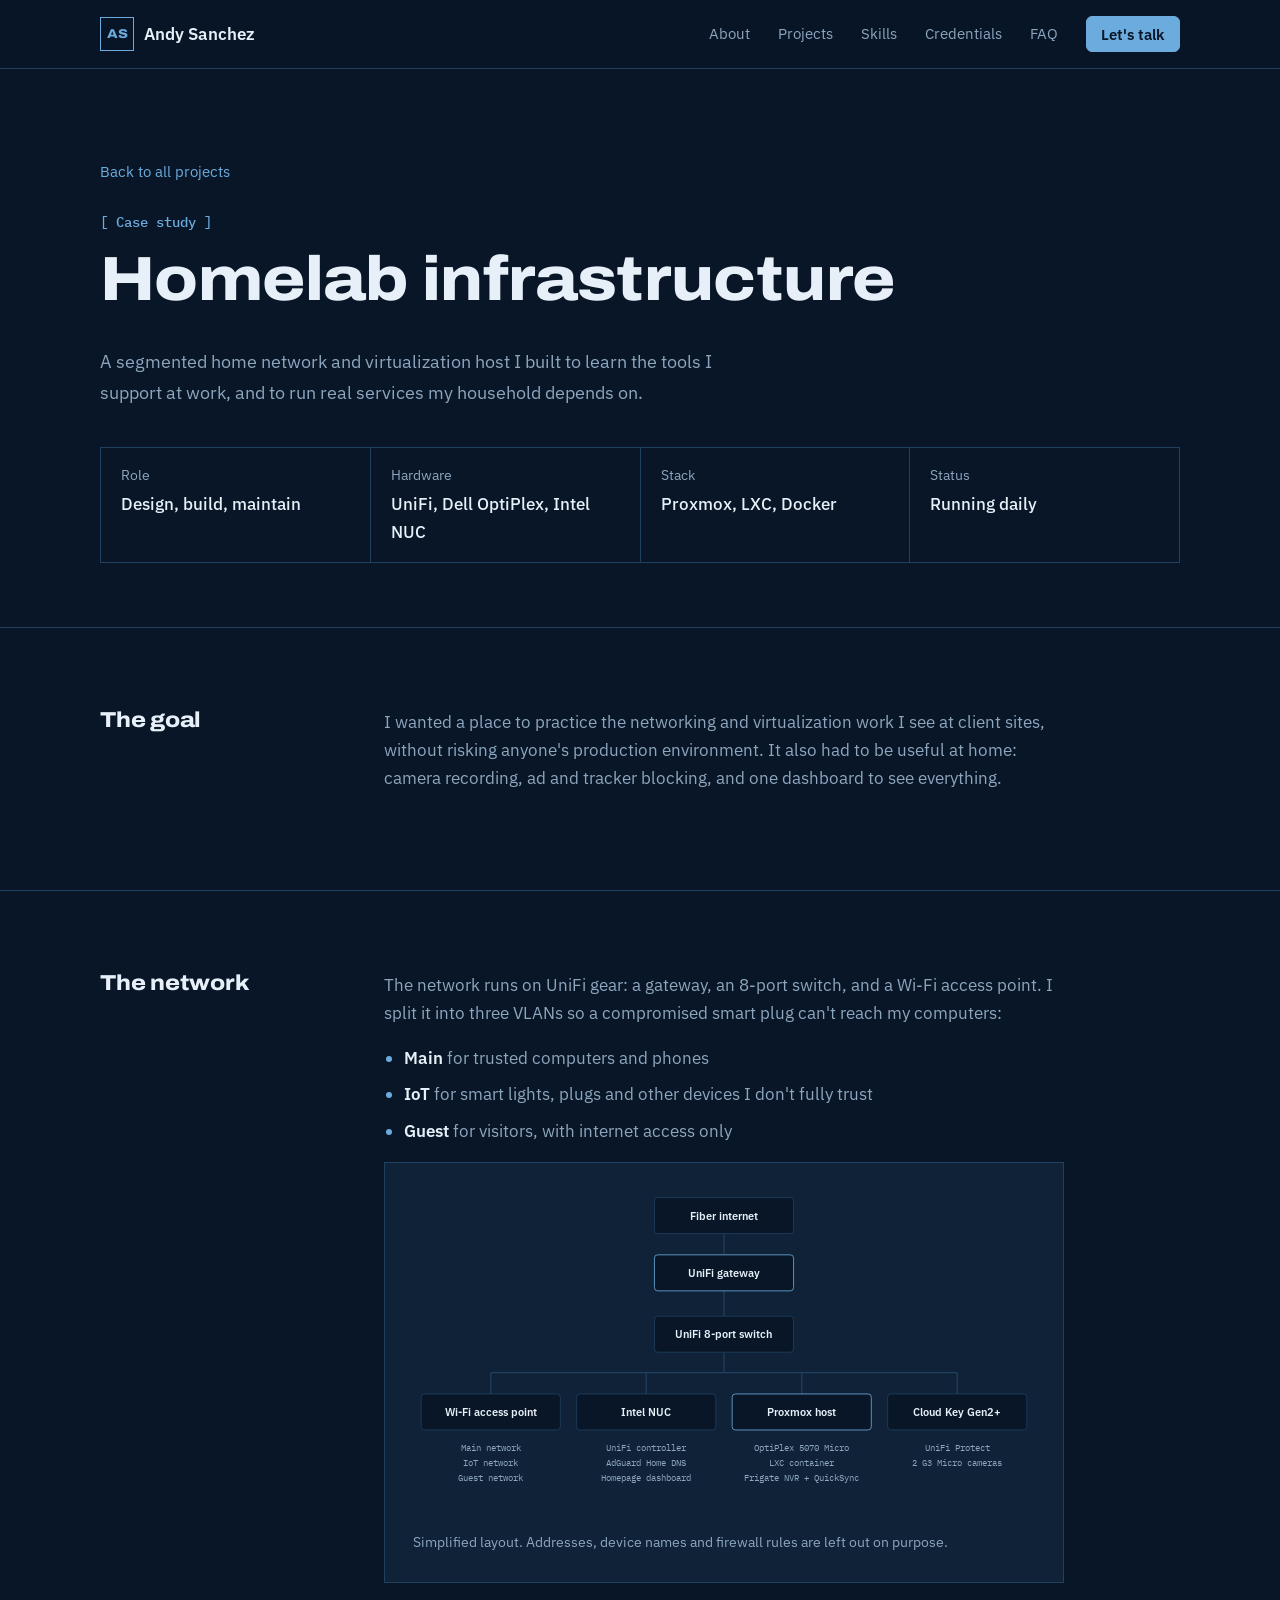
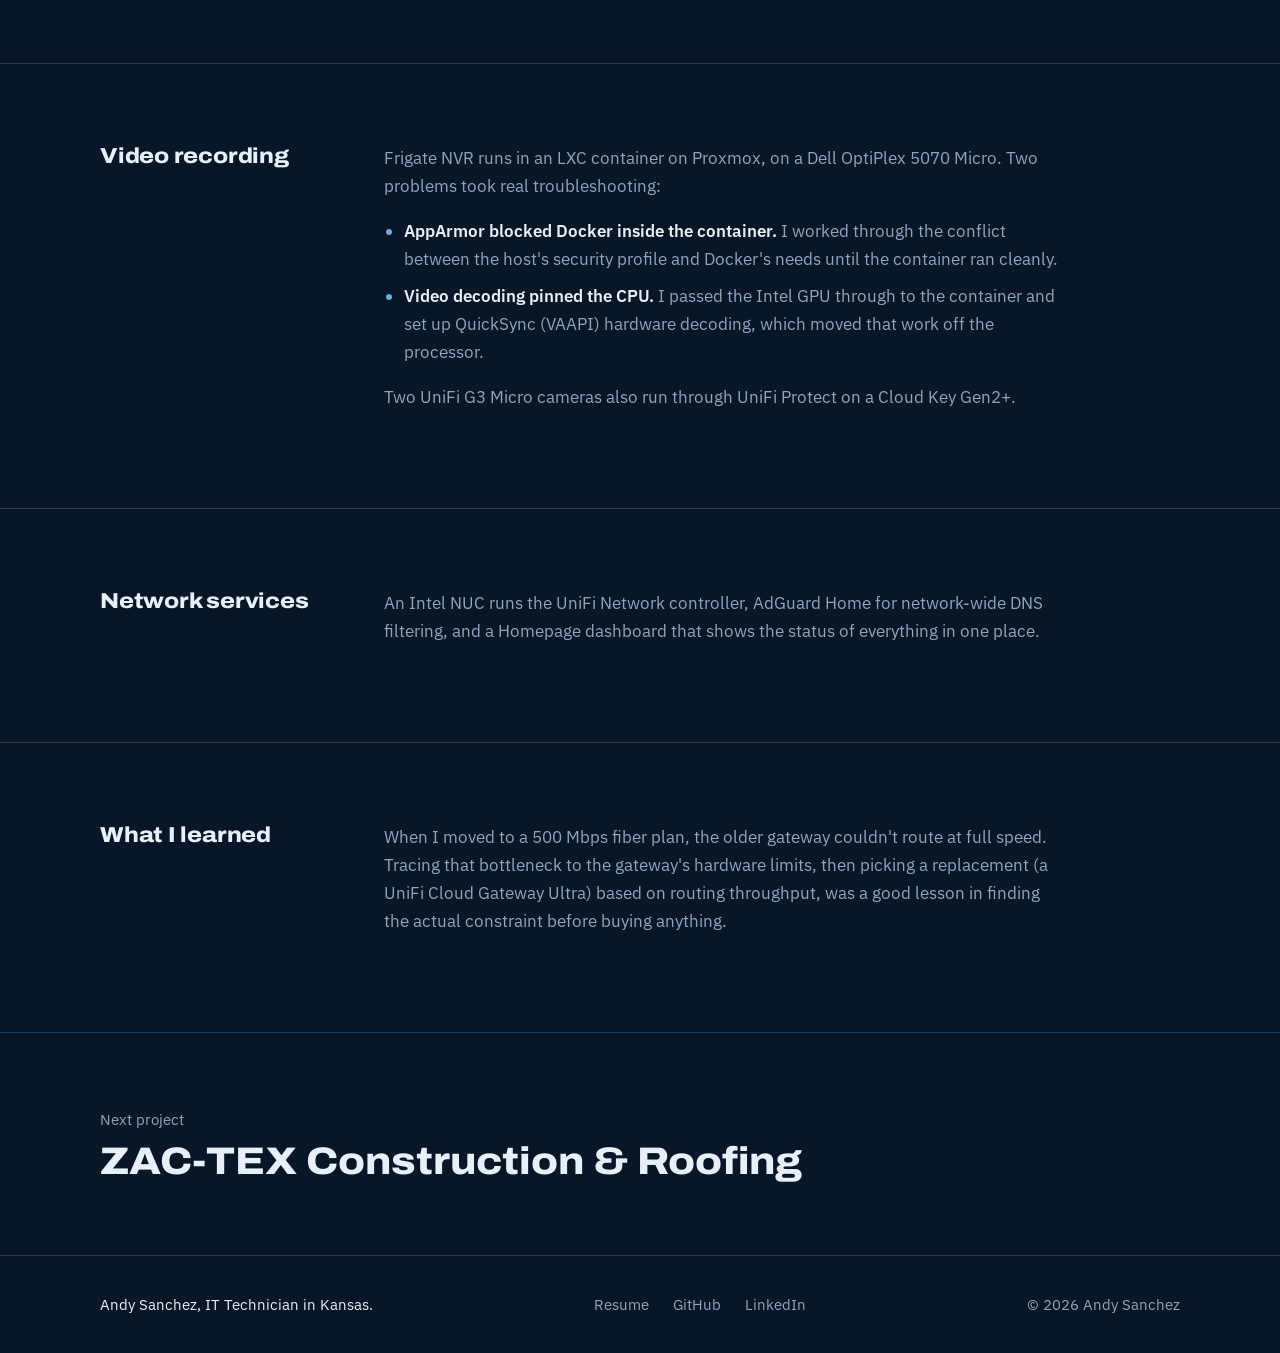
==== projects/homelab.html @ db907c83 "Initial portfolio site" ====
<!doctype html>
<html lang="en">
<head>
  <meta charset="utf-8">
  <meta name="viewport" content="width=device-width, initial-scale=1">
  <title>Homelab infrastructure | Andy Sanchez</title>
  <meta name="description" content="A segmented home network and Proxmox virtualization host running Frigate NVR, DNS filtering and a service dashboard.">
  <meta property="og:title" content="Homelab infrastructure | Andy Sanchez">
  <meta property="og:description" content="A segmented home network and Proxmox virtualization host running Frigate NVR, DNS filtering and a service dashboard.">
  <meta property="og:type" content="article">
  <meta property="og:url" content="https://jasanchez.net/projects/homelab.html">
  <link rel="canonical" href="https://jasanchez.net/projects/homelab.html">
  <link rel="preconnect" href="https://fonts.googleapis.com">
  <link rel="preconnect" href="https://fonts.gstatic.com" crossorigin>
  <link href="https://fonts.googleapis.com/css2?family=Archivo:wdth,wght@112,600;112,800&family=IBM+Plex+Sans:wght@400;500;600&family=IBM+Plex+Mono:wght@400;500&display=swap" rel="stylesheet">
  <link rel="stylesheet" href="../styles.css">
</head>
<body>
  <a class="skip" href="#main">Skip to content</a>

  <header class="nav">
    <div class="wrap nav-inner">
      <a class="brand" href="../index.html" aria-label="Andy Sanchez, home">
        <span class="brand-mark" aria-hidden="true">AS</span>
        <span>Andy Sanchez</span>
      </a>
      <button class="nav-toggle" aria-expanded="false" aria-controls="nav-links">Menu</button>
      <nav id="nav-links" class="nav-links" aria-label="Main">
        <a href="../index.html#about">About</a>
        <a href="../index.html#projects">Projects</a>
        <a href="../index.html#skills">Skills</a>
        <a href="../index.html#credentials">Credentials</a>
        <a href="../index.html#faq">FAQ</a>
        <a class="btn btn-small" href="../index.html#contact">Let's talk</a>
      </nav>
    </div>
  </header>

  <main id="main">
    <section class="case-hero">
      <div class="wrap">
        <a class="back" href="../index.html#projects">Back to all projects</a>
        <p class="tag">[ Case study ]</p>
        <h1>Homelab infrastructure</h1>
        <p class="lede">A segmented home network and virtualization host I built to learn the tools I support at work, and to run real services my household depends on.</p>
        <dl class="facts">
          <div><dt>Role</dt><dd>Design, build, maintain</dd></div>
          <div><dt>Hardware</dt><dd>UniFi, Dell OptiPlex, Intel NUC</dd></div>
          <div><dt>Stack</dt><dd>Proxmox, LXC, Docker</dd></div>
          <div><dt>Status</dt><dd>Running daily</dd></div>
        </dl>
      </div>
    </section>

    <section class="case">
      <div class="wrap case-body">
        <h2>The goal</h2>
        <div class="content">
          <p>I wanted a place to practice the networking and virtualization work I see at client sites, without risking anyone's production environment. It also had to be useful at home: camera recording, ad and tracker blocking, and one dashboard to see everything.</p>
        </div>
      </div>
    </section>

    <section class="case">
      <div class="wrap case-body">
        <h2>The network</h2>
        <div class="content">
          <p>The network runs on UniFi gear: a gateway, an 8-port switch, and a Wi-Fi access point. I split it into three VLANs so a compromised smart plug can't reach my computers:</p>
          <ul>
            <li><strong>Main</strong> for trusted computers and phones</li>
            <li><strong>IoT</strong> for smart lights, plugs and other devices I don't fully trust</li>
            <li><strong>Guest</strong> for visitors, with internet access only</li>
          </ul>
          <figure class="diagram">
            <svg viewBox="0 0 760 400" role="img" aria-labelledby="dtitle"><title id="dtitle">Homelab network: fiber internet to a UniFi gateway and switch, which connects an access point with three networks, a NUC running network services, a Proxmox host running Frigate, and a Cloud Key running UniFi Protect with two cameras.</title><line x1="380" y1="52" x2="380" y2="78" stroke="var(--line)" stroke-width="1.5"/><line x1="380" y1="122" x2="380" y2="153" stroke="var(--line)" stroke-width="1.5"/><line x1="380" y1="197" x2="380" y2="222" stroke="var(--line)" stroke-width="1.5"/><line x1="95" y1="222" x2="665" y2="222" stroke="var(--line)" stroke-width="1.5"/><line x1="95" y1="222" x2="95" y2="248" stroke="var(--line)" stroke-width="1.5"/><line x1="285" y1="222" x2="285" y2="248" stroke="var(--line)" stroke-width="1.5"/><line x1="475" y1="222" x2="475" y2="248" stroke="var(--line)" stroke-width="1.5"/><line x1="665" y1="222" x2="665" y2="248" stroke="var(--line)" stroke-width="1.5"/><rect x="295" y="8" width="170" height="44" rx="4" fill="var(--ink)" stroke="var(--line)"/><text x="380" y="35" text-anchor="middle" fill="var(--text)" font-family="IBM Plex Sans, sans-serif" font-size="14" font-weight="600">Fiber internet</text><rect x="295" y="78" width="170" height="44" rx="4" fill="var(--ink)" stroke="var(--sky)"/><text x="380" y="105" text-anchor="middle" fill="var(--text)" font-family="IBM Plex Sans, sans-serif" font-size="14" font-weight="600">UniFi gateway</text><rect x="295" y="153" width="170" height="44" rx="4" fill="var(--ink)" stroke="var(--line)"/><text x="380" y="180" text-anchor="middle" fill="var(--text)" font-family="IBM Plex Sans, sans-serif" font-size="14" font-weight="600">UniFi 8-port switch</text><rect x="10" y="248" width="170" height="44" rx="4" fill="var(--ink)" stroke="var(--line)"/><text x="95" y="275" text-anchor="middle" fill="var(--text)" font-family="IBM Plex Sans, sans-serif" font-size="14" font-weight="600">Wi-Fi access point</text><text x="95" y="318" text-anchor="middle" fill="var(--muted)" font-family="IBM Plex Mono, monospace" font-size="11.5">Main network</text><text x="95" y="336" text-anchor="middle" fill="var(--muted)" font-family="IBM Plex Mono, monospace" font-size="11.5">IoT network</text><text x="95" y="354" text-anchor="middle" fill="var(--muted)" font-family="IBM Plex Mono, monospace" font-size="11.5">Guest network</text><rect x="200" y="248" width="170" height="44" rx="4" fill="var(--ink)" stroke="var(--line)"/><text x="285" y="275" text-anchor="middle" fill="var(--text)" font-family="IBM Plex Sans, sans-serif" font-size="14" font-weight="600">Intel NUC</text><text x="285" y="318" text-anchor="middle" fill="var(--muted)" font-family="IBM Plex Mono, monospace" font-size="11.5">UniFi controller</text><text x="285" y="336" text-anchor="middle" fill="var(--muted)" font-family="IBM Plex Mono, monospace" font-size="11.5">AdGuard Home DNS</text><text x="285" y="354" text-anchor="middle" fill="var(--muted)" font-family="IBM Plex Mono, monospace" font-size="11.5">Homepage dashboard</text><rect x="390" y="248" width="170" height="44" rx="4" fill="var(--ink)" stroke="var(--sky)"/><text x="475" y="275" text-anchor="middle" fill="var(--text)" font-family="IBM Plex Sans, sans-serif" font-size="14" font-weight="600">Proxmox host</text><text x="475" y="318" text-anchor="middle" fill="var(--muted)" font-family="IBM Plex Mono, monospace" font-size="11.5">OptiPlex 5070 Micro</text><text x="475" y="336" text-anchor="middle" fill="var(--muted)" font-family="IBM Plex Mono, monospace" font-size="11.5">LXC container</text><text x="475" y="354" text-anchor="middle" fill="var(--muted)" font-family="IBM Plex Mono, monospace" font-size="11.5">Frigate NVR + QuickSync</text><rect x="580" y="248" width="170" height="44" rx="4" fill="var(--ink)" stroke="var(--line)"/><text x="665" y="275" text-anchor="middle" fill="var(--text)" font-family="IBM Plex Sans, sans-serif" font-size="14" font-weight="600">Cloud Key Gen2+</text><text x="665" y="318" text-anchor="middle" fill="var(--muted)" font-family="IBM Plex Mono, monospace" font-size="11.5">UniFi Protect</text><text x="665" y="336" text-anchor="middle" fill="var(--muted)" font-family="IBM Plex Mono, monospace" font-size="11.5">2 G3 Micro cameras</text></svg>
            <figcaption>Simplified layout. Addresses, device names and firewall rules are left out on purpose.</figcaption>
          </figure>
        </div>
      </div>
    </section>

    <section class="case">
      <div class="wrap case-body">
        <h2>Video recording</h2>
        <div class="content">
          <p>Frigate NVR runs in an LXC container on Proxmox, on a Dell OptiPlex 5070 Micro. Two problems took real troubleshooting:</p>
          <ul>
            <li><strong>AppArmor blocked Docker inside the container.</strong> I worked through the conflict between the host's security profile and Docker's needs until the container ran cleanly.</li>
            <li><strong>Video decoding pinned the CPU.</strong> I passed the Intel GPU through to the container and set up QuickSync (VAAPI) hardware decoding, which moved that work off the processor.</li>
          </ul>
          <p>Two UniFi G3 Micro cameras also run through UniFi Protect on a Cloud Key Gen2+.</p>
        </div>
      </div>
    </section>

    <section class="case">
      <div class="wrap case-body">
        <h2>Network services</h2>
        <div class="content">
          <p>An Intel NUC runs the UniFi Network controller, AdGuard Home for network-wide DNS filtering, and a Homepage dashboard that shows the status of everything in one place.</p>
        </div>
      </div>
    </section>

    <section class="case">
      <div class="wrap case-body">
        <h2>What I learned</h2>
        <div class="content">
          <p>When I moved to a 500 Mbps fiber plan, the older gateway couldn't route at full speed. Tracing that bottleneck to the gateway's hardware limits, then picking a replacement (a UniFi Cloud Gateway Ultra) based on routing throughput, was a good lesson in finding the actual constraint before buying anything.</p>
          <!-- TODO (Andy): replace or add to this section in your own words. Recruiters can tell. -->
        </div>
      </div>
    </section>

    <section class="next-project">
      <div class="wrap">
        <a href="zactex.html"><span>Next project</span><strong>ZAC-TEX Construction & Roofing</strong></a>
      </div>
    </section>
  </main>

  <footer class="footer">
    <div class="wrap footer-inner">
      <p>Andy Sanchez, IT Technician in Kansas.</p>
      <nav aria-label="Footer">
        <a href="../resume.pdf">Resume</a>
        <a href="https://github.com/Jose-A-Sanchez">GitHub</a>
        <a href="https://www.linkedin.com/in/YOUR-HANDLE">LinkedIn</a>
      </nav>
      <p class="muted">&copy; <span id="year">2026</span> Andy Sanchez</p>
    </div>
  </footer>

  <script src="../script.js"></script>
</body>
</html>
---- styles.css ----
/* ---------- Tokens ---------- */
:root {
  --ink: #081627;        /* page background, deep navy */
  --surface: #0F2238;    /* panels and cards */
  --line: #20405F;       /* borders */
  --text: #E7F0F8;
  --muted: #8DA6BE;
  --sky: #6CABDD;        /* City sky blue accent */
  --sky-soft: rgba(108, 171, 221, 0.12);
  --up: #7FD6A4;

  --display: "Archivo", system-ui, sans-serif;
  --body: "IBM Plex Sans", system-ui, sans-serif;
  --mono: "IBM Plex Mono", ui-monospace, monospace;

  --wrap: 1160px;
  --gutter: clamp(16px, 4vw, 40px);
  --radius: 6px;
}

*, *::before, *::after { box-sizing: border-box; }
html { scroll-behavior: smooth; scroll-padding-top: 80px; }
body {
  margin: 0;
  background: var(--ink);
  color: var(--text);
  font: 400 1.0625rem/1.65 var(--body);
  -webkit-font-smoothing: antialiased;
}
img { max-width: 100%; display: block; }
a { color: var(--sky); text-underline-offset: 3px; }
a:hover { color: var(--text); }
:focus-visible { outline: 2px solid var(--sky); outline-offset: 3px; border-radius: 2px; }

h1, h2, h3 {
  font-family: var(--display);
  font-stretch: 112%;
  line-height: 1.12;
  margin: 0 0 0.5em;
  letter-spacing: -0.01em;
}
h1 { font-size: clamp(2.25rem, 5.2vw, 3.9rem); font-weight: 800; }
h2 { font-size: clamp(1.75rem, 3.4vw, 2.6rem); font-weight: 800; }
h3 { font-size: 1.2rem; font-weight: 600; }
p { margin: 0 0 1em; }

.wrap { max-width: var(--wrap); margin: 0 auto; padding: 0 var(--gutter); }
.mono { font-family: var(--mono); font-size: 0.82rem; }
.muted { color: var(--muted); }

.skip {
  position: absolute; left: -999px; top: 8px;
  background: var(--sky); color: var(--ink); padding: 8px 12px; z-index: 100;
}
.skip:focus { left: 8px; }

/* ---------- Buttons ---------- */
.btn {
  display: inline-block;
  background: var(--sky);
  color: var(--ink);
  font: 600 1rem var(--body);
  padding: 0.8em 1.4em;
  border: 1px solid var(--sky);
  border-radius: var(--radius);
  text-decoration: none;
  cursor: pointer;
  transition: background .15s, color .15s;
}
.btn:hover { background: transparent; color: var(--sky); }
.btn-ghost { background: transparent; color: var(--text); border-color: var(--line); }
.btn-ghost:hover { border-color: var(--sky); color: var(--sky); }
.btn-small { padding: 0.5em 1em; font-size: 0.92rem; }

/* ---------- Nav ---------- */
.nav {
  position: sticky; top: 0; z-index: 50;
  background: rgba(8, 22, 39, 0.88);
  backdrop-filter: blur(10px);
  border-bottom: 1px solid var(--line);
}
.nav-inner { display: flex; align-items: center; justify-content: space-between; height: 68px; }
.brand { display: flex; align-items: center; gap: 10px; color: var(--text); text-decoration: none; font-weight: 600; }
.brand-mark {
  display: grid; place-items: center;
  width: 34px; height: 34px;
  border: 1px solid var(--sky); color: var(--sky);
  font: 800 0.8rem var(--display); font-stretch: 112%;
}
.nav-links { display: flex; align-items: center; gap: 28px; }
.nav-links a:not(.btn) { color: var(--muted); text-decoration: none; font-size: 0.95rem; }
.nav-links a:not(.btn):hover { color: var(--text); }
.nav-toggle {
  display: none;
  background: none; border: 1px solid var(--line); color: var(--text);
  font: 500 0.9rem var(--body); padding: 6px 12px; border-radius: var(--radius);
}

/* ---------- Hero ---------- */
.hero {
  padding: clamp(56px, 9vw, 120px) 0 clamp(64px, 9vw, 112px);
  background-image:
    linear-gradient(var(--line) 1px, transparent 1px),
    linear-gradient(90deg, var(--line) 1px, transparent 1px);
  background-size: 48px 48px;
  background-position: center top;
  position: relative;
}
.hero::after { /* fade the grid out toward the bottom */
  content: ""; position: absolute; inset: 0;
  background: linear-gradient(to bottom, rgba(8,22,39,.55), var(--ink) 92%);
  pointer-events: none;
}
.hero-grid { position: relative; z-index: 1; display: grid; grid-template-columns: 1.25fr 1fr; gap: clamp(32px, 5vw, 72px); align-items: center; }
.hero-copy h1 { max-width: 16ch; }
.lede { font-size: 1.15rem; color: var(--muted); max-width: 52ch; }
.actions { display: flex; flex-wrap: wrap; gap: 12px; margin-top: 28px; }

.status {
  display: inline-flex; align-items: center; gap: 10px;
  border: 1px solid var(--line); background: var(--surface);
  padding: 6px 14px; border-radius: 999px;
  font-size: 0.9rem; color: var(--text); margin-bottom: 24px;
}
.dot { width: 8px; height: 8px; border-radius: 50%; background: var(--up); box-shadow: 0 0 0 4px rgba(127,214,164,.18); }

/* Homelab status panel: the one signature element */
.panel {
  position: relative;
  background: var(--surface);
  border: 1px solid var(--line);
  padding: 22px 24px 18px;
}
.corner { position: absolute; width: 9px; height: 9px; background: var(--sky); }
.corner.tl { top: -5px; left: -5px; } .corner.tr { top: -5px; right: -5px; }
.corner.bl { bottom: -5px; left: -5px; } .corner.br { bottom: -5px; right: -5px; }
.panel-head {
  display: flex; justify-content: space-between; align-items: baseline;
  font: 600 1rem var(--display); font-stretch: 112%;
  padding-bottom: 14px; border-bottom: 1px solid var(--line);
}
.services { list-style: none; margin: 0; padding: 0; }
.services li {
  display: grid; grid-template-columns: 1fr auto 44px; gap: 12px; align-items: center;
  padding: 11px 0; border-bottom: 1px dashed var(--line);
}
.svc { font-weight: 500; }
.up { font: 500 0.78rem var(--mono); color: var(--up); text-align: right; }
.up::before { content: ""; display: inline-block; width: 6px; height: 6px; border-radius: 50%; background: var(--up); margin-right: 6px; vertical-align: middle; }
.panel-foot { margin: 14px 0 0; }

/* Load sequence: services come online one by one */
@media (prefers-reduced-motion: no-preference) {
  .js .services li .up { opacity: 0; transition: opacity .3s; }
  .js .services li.online .up { opacity: 1; }
}

/* ---------- Sections ---------- */
.section { padding: clamp(64px, 9vw, 112px) 0; border-top: 1px solid var(--line); }
.tag { font: 500 0.9rem var(--mono); color: var(--sky); margin-bottom: 14px; }
.section-head { max-width: 640px; margin-bottom: 48px; }
.sub { color: var(--muted); }
.two-col { display: grid; grid-template-columns: 1fr 1.2fr; gap: clamp(32px, 6vw, 88px); align-items: start; }
.prose p { color: var(--muted); max-width: 60ch; }
.prose p:first-child { color: var(--text); font-size: 1.15rem; }
.social { list-style: none; padding: 0; margin: 24px 0 0; display: flex; gap: 24px; }

/* Projects */
.projects { display: grid; grid-template-columns: repeat(2, 1fr); gap: 28px; }
.project { border: 1px solid var(--line); background: var(--surface); display: flex; flex-direction: column; }
.thumb { aspect-ratio: 16 / 9; border-bottom: 1px solid var(--line); background: var(--ink); }
/* Placeholder art until real screenshots are added */
.thumb-lab   { background: repeating-linear-gradient(0deg, var(--ink) 0 22px, #0c1e33 22px 24px), var(--ink); }
.thumb-zactex{ background: linear-gradient(135deg, #12304d 0 50%, var(--ink) 50%); }
.thumb-truck { background: radial-gradient(circle at 30% 60%, var(--sky-soft) 0 22%, transparent 23%), var(--ink); }
.thumb-surge { background: linear-gradient(to top, var(--sky-soft), var(--ink) 70%); }
.project-body { padding: 24px; display: flex; flex-direction: column; flex: 1; }
.project-body p { color: var(--muted); }
.stack { list-style: none; padding: 0; margin: 4px 0 20px; display: flex; flex-wrap: wrap; gap: 8px; }
.stack li { font: 400 0.8rem var(--mono); color: var(--sky); border: 1px solid var(--line); padding: 3px 9px; border-radius: 3px; }
.more { margin-top: auto; font-weight: 600; }

/* Skills */
.skills { display: grid; grid-template-columns: repeat(3, 1fr); border-top: 1px solid var(--line); border-left: 1px solid var(--line); }
.skill { padding: 28px; border-right: 1px solid var(--line); border-bottom: 1px solid var(--line); }
.skill h3 { color: var(--text); }
.skill p { color: var(--muted); margin: 0; font-size: 0.98rem; }

/* Credentials */
.creds { display: grid; grid-template-columns: repeat(3, 1fr); gap: 28px; }
.cred { border-top: 2px solid var(--sky); padding-top: 20px; }
.cred dl { margin: 16px 0 0; }
.cred dl div { display: flex; justify-content: space-between; gap: 16px; padding: 8px 0; border-bottom: 1px solid var(--line); }
.cred dt { color: var(--muted); }
.cred dd { margin: 0; text-align: right; }
.pending { color: var(--sky); }

/* FAQ */
.faq details { border-bottom: 1px solid var(--line); }
.faq details:first-child { border-top: 1px solid var(--line); }
.faq summary {
  cursor: pointer; list-style: none;
  padding: 20px 36px 20px 0; position: relative;
  font-weight: 600; font-size: 1.05rem;
}
.faq summary::-webkit-details-marker { display: none; }
.faq summary::after {
  content: "+"; position: absolute; right: 4px; top: 50%; transform: translateY(-50%);
  color: var(--sky); font: 400 1.5rem var(--mono); transition: transform .2s;
}
.faq details[open] summary::after { transform: translateY(-50%) rotate(45deg); }
.faq details p { color: var(--muted); padding-bottom: 12px; max-width: 60ch; }

/* Contact */
.form { display: grid; gap: 18px; }
.form label { display: grid; gap: 6px; font-weight: 500; font-size: 0.95rem; }
.form input, .form textarea {
  font: inherit; color: var(--text);
  background: var(--surface); border: 1px solid var(--line);
  border-radius: var(--radius); padding: 12px 14px;
}
.form input:focus, .form textarea:focus { outline: none; border-color: var(--sky); box-shadow: 0 0 0 3px var(--sky-soft); }
.form .btn { justify-self: start; }
.form-status { margin: 0; color: var(--muted); min-height: 1.5em; }

/* Footer */
.footer { border-top: 1px solid var(--line); padding: 36px 0; font-size: 0.95rem; }
.footer-inner { display: flex; flex-wrap: wrap; justify-content: space-between; gap: 16px; align-items: center; }
.footer p { margin: 0; }
.footer nav { display: flex; gap: 24px; }
.footer nav a { color: var(--muted); text-decoration: none; }
.footer nav a:hover { color: var(--sky); }

/* ---------- Responsive ---------- */
@media (max-width: 900px) {
  .hero-grid, .two-col { grid-template-columns: 1fr; }
  .skills { grid-template-columns: repeat(2, 1fr); }
  .creds { grid-template-columns: 1fr; }
}
@media (max-width: 720px) {
  .nav-toggle { display: block; }
  .nav-links {
    display: none; position: absolute; top: 68px; left: 0; right: 0;
    flex-direction: column; align-items: stretch; gap: 0;
    background: var(--ink); border-bottom: 1px solid var(--line); padding: 8px var(--gutter) 20px;
  }
  .nav-links.open { display: flex; }
  .nav-links a:not(.btn) { padding: 12px 0; border-bottom: 1px solid var(--line); }
  .nav-links .btn { margin-top: 16px; text-align: center; }
  .projects, .skills { grid-template-columns: 1fr; }
  .services li { grid-template-columns: 1fr 44px; }
  .services li .mono { display: none; }
}
@media (prefers-reduced-motion: reduce) {
  html { scroll-behavior: auto; }
  * { transition: none !important; }
}

/* ---------- Case study pages ---------- */
.case-hero { padding: clamp(48px, 7vw, 88px) 0 clamp(40px, 5vw, 64px); }
.back { display: inline-block; margin-bottom: 28px; font-size: 0.95rem; text-decoration: none; }
.back:hover { text-decoration: underline; }
.case-hero h1 { max-width: 20ch; }
.case-hero .lede { max-width: 60ch; }
.facts {
  display: grid; grid-template-columns: repeat(4, 1fr); gap: 0;
  margin: 40px 0 0; border-top: 1px solid var(--line); border-left: 1px solid var(--line);
}
.facts div { padding: 16px 20px; border-right: 1px solid var(--line); border-bottom: 1px solid var(--line); }
.facts dt { color: var(--muted); font-size: 0.85rem; margin-bottom: 4px; }
.facts dd { margin: 0; font-weight: 500; }
.facts a { font-weight: 600; }

.case { padding: clamp(48px, 7vw, 80px) 0; border-top: 1px solid var(--line); }
.case-body { display: grid; grid-template-columns: 220px 1fr; gap: clamp(24px, 5vw, 64px); }
.case-body h2 { font-size: 1.35rem; }
.case-body .content { max-width: 68ch; }
.case-body .content p, .case-body .content li { color: var(--muted); }
.case-body .content strong { color: var(--text); font-weight: 600; }
.case-body .content ul { padding-left: 1.2em; margin: 0 0 1em; }
.case-body .content li { margin-bottom: 0.5em; }
.case-body .content li::marker { color: var(--sky); }

.diagram { margin: 8px 0 0; border: 1px solid var(--line); background: var(--surface); padding: clamp(16px, 3vw, 28px); }
.diagram svg { width: 100%; height: auto; display: block; }
.diagram figcaption { color: var(--muted); font-size: 0.9rem; margin-top: 12px; }

.next-project { padding: clamp(48px, 6vw, 72px) 0; border-top: 1px solid var(--line); }
.next-project a { display: block; text-decoration: none; color: var(--text); }
.next-project span { color: var(--muted); font-size: 0.95rem; }
.next-project strong { display: block; font: 800 clamp(1.6rem, 3.2vw, 2.4rem)/1.15 var(--display); font-stretch: 112%; margin-top: 6px; }
.next-project a:hover strong { color: var(--sky); }

@media (max-width: 900px) {
  .facts { grid-template-columns: repeat(2, 1fr); }
  .case-body { grid-template-columns: 1fr; gap: 12px; }
}
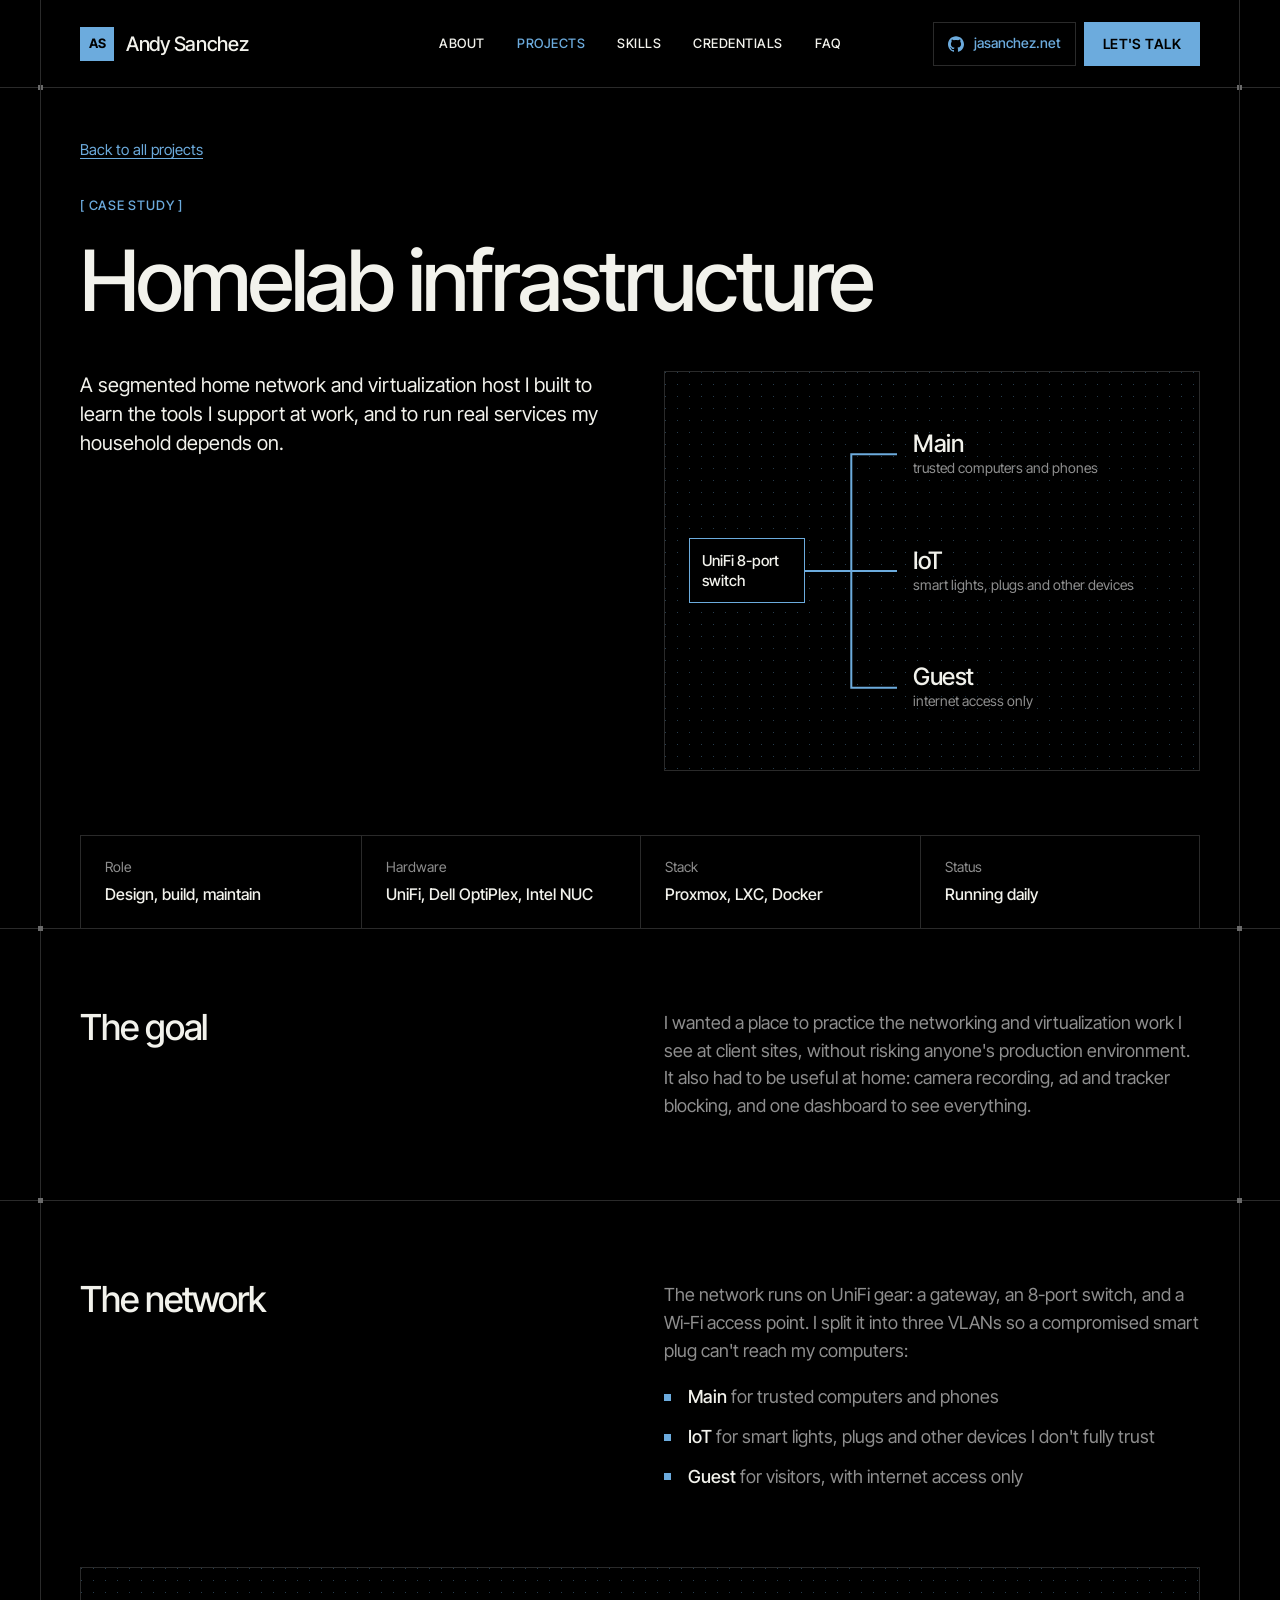
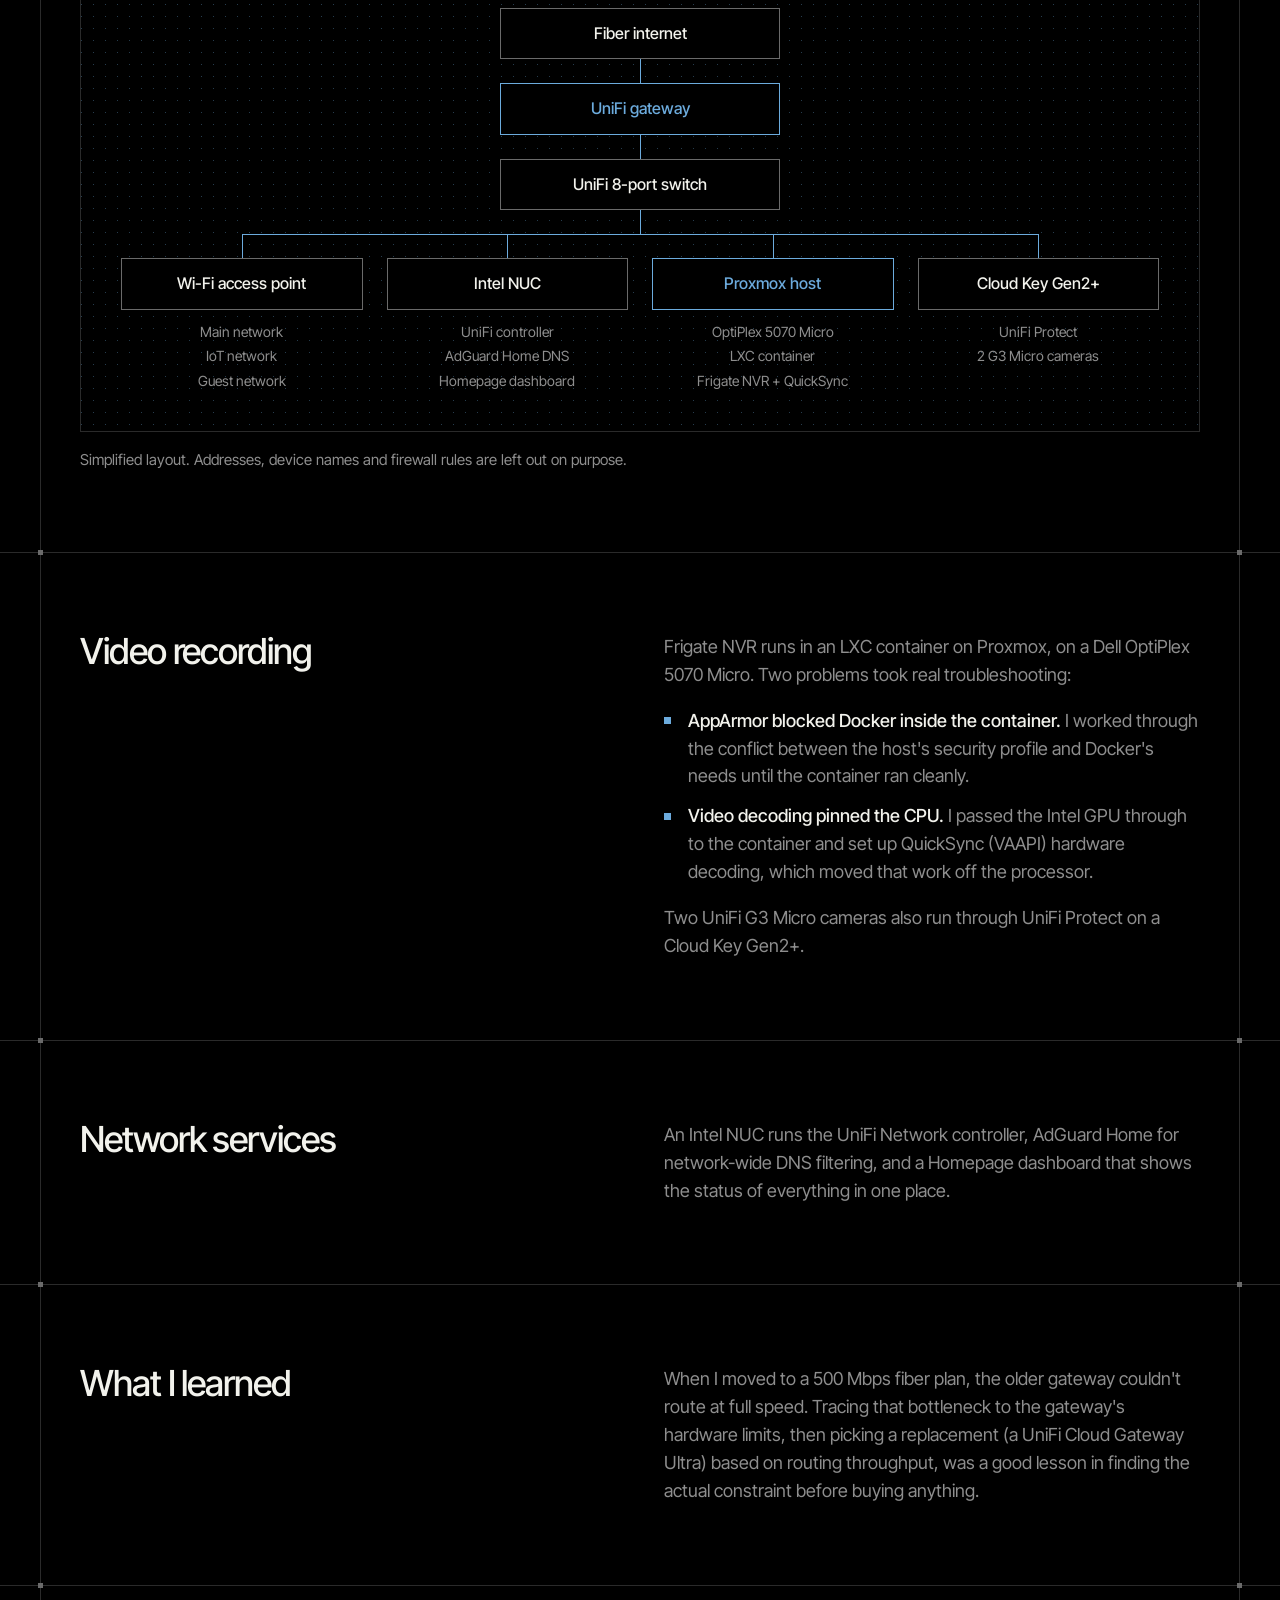
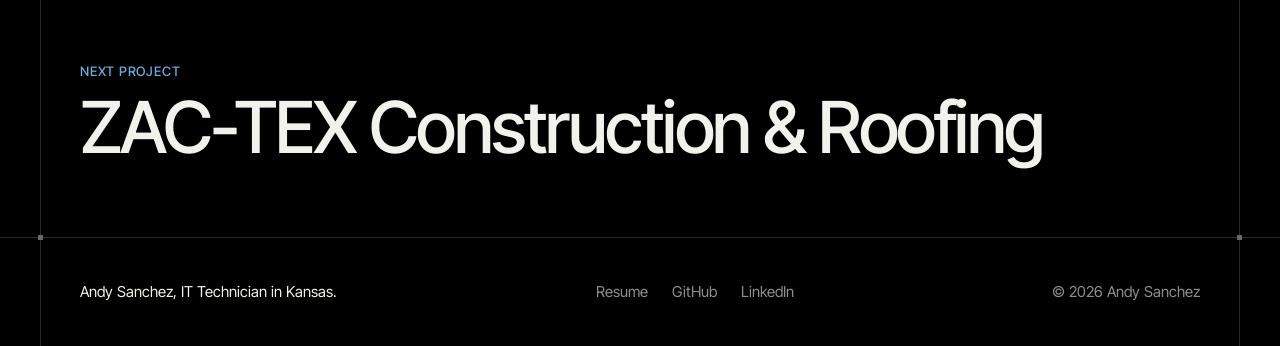
==== commit 78907b35: "Redesign site with black, line-framed look in sky blue Restyle the home page and all four case studi" ====
--- a/projects/homelab.html
+++ b/projects/homelab.html
@@ -2,17 +2,21 @@
 <html lang="en">
 <head>
   <meta charset="utf-8">
-  <meta name="viewport" content="width=device-width, initial-scale=1">
+  <meta name="viewport" content="width=device-width, initial-scale=1, viewport-fit=cover">
   <title>Homelab infrastructure | Andy Sanchez</title>
   <meta name="description" content="A segmented home network and Proxmox virtualization host running Frigate NVR, DNS filtering and a service dashboard.">
   <meta property="og:title" content="Homelab infrastructure | Andy Sanchez">
   <meta property="og:description" content="A segmented home network and Proxmox virtualization host running Frigate NVR, DNS filtering and a service dashboard.">
   <meta property="og:type" content="article">
   <meta property="og:url" content="https://jasanchez.net/projects/homelab.html">
+  <meta property="og:image" content="https://jasanchez.net/photos/share.jpg">
+  <meta name="twitter:card" content="summary_large_image">
+  <meta name="theme-color" content="#000000">
+  <link rel="icon" href="data:image/svg+xml,%3Csvg%20xmlns%3D%22http%3A%2F%2Fwww.w3.org%2F2000%2Fsvg%22%20viewBox%3D%220%200%2032%2032%22%3E%3Crect%20width%3D%2232%22%20height%3D%2232%22%20fill%3D%22%236CABDD%22%2F%3E%3Cpath%20d%3D%22M8%208h16v16H8z%22%20fill%3D%22%23000%22%2F%3E%3C%2Fsvg%3E">
   <link rel="canonical" href="https://jasanchez.net/projects/homelab.html">
   <link rel="preconnect" href="https://fonts.googleapis.com">
   <link rel="preconnect" href="https://fonts.gstatic.com" crossorigin>
-  <link href="https://fonts.googleapis.com/css2?family=Archivo:wdth,wght@112,600;112,800&family=IBM+Plex+Sans:wght@400;500;600&family=IBM+Plex+Mono:wght@400;500&display=swap" rel="stylesheet">
+  <link href="https://fonts.googleapis.com/css2?family=Inter+Tight:wght@400;500;600;700&display=swap" rel="stylesheet">
   <link rel="stylesheet" href="../styles.css">
 </head>
 <body>
@@ -26,12 +30,17 @@
       </a>
       <button class="nav-toggle" aria-expanded="false" aria-controls="nav-links">Menu</button>
       <nav id="nav-links" class="nav-links" aria-label="Main">
-        <a href="../index.html#about">About</a>
-        <a href="../index.html#projects">Projects</a>
-        <a href="../index.html#skills">Skills</a>
-        <a href="../index.html#credentials">Credentials</a>
-        <a href="../index.html#faq">FAQ</a>
-        <a class="btn btn-small" href="../index.html#contact">Let's talk</a>
+        <div class="nav-center">
+          <a href="../index.html#about">About</a>
+          <a href="../index.html#projects" aria-current="page">Projects</a>
+          <a href="../index.html#skills">Skills</a>
+          <a href="../index.html#credentials">Credentials</a>
+          <a href="../index.html#faq">FAQ</a>
+        </div>
+        <div class="nav-right">
+          <a class="nav-site" href="https://github.com/Jose-A-Sanchez" aria-label="jasanchez.net on GitHub"><svg viewBox="0 0 24 24" aria-hidden="true"><path d="M12 .297c-6.63 0-12 5.373-12 12 0 5.303 3.438 9.8 8.205 11.385.6.113.82-.258.82-.577 0-.285-.01-1.04-.015-2.04-3.338.724-4.042-1.61-4.042-1.61C4.422 18.07 3.633 17.7 3.633 17.7c-1.087-.744.084-.729.084-.729 1.205.084 1.838 1.236 1.838 1.236 1.07 1.835 2.809 1.305 3.495.998.108-.776.417-1.305.76-1.605-2.665-.3-5.466-1.332-5.466-5.93 0-1.31.465-2.38 1.235-3.22-.135-.303-.54-1.523.105-3.176 0 0 1.005-.322 3.3 1.23.96-.267 1.98-.399 3-.405 1.02.006 2.04.138 3 .405 2.28-1.552 3.285-1.23 3.285-1.23.645 1.653.24 2.873.12 3.176.765.84 1.23 1.91 1.23 3.22 0 4.61-2.805 5.625-5.475 5.92.42.36.81 1.096.81 2.22 0 1.606-.015 2.896-.015 3.286 0 .315.21.69.825.57C20.565 22.092 24 17.592 24 12.297c0-6.627-5.373-12-12-12"/></svg><span>jasanchez.net</span></a>
+          <a class="btn btn-small" href="../index.html#contact">Let's talk</a>
+        </div>
       </nav>
     </div>
   </header>
@@ -42,7 +51,20 @@
         <a class="back" href="../index.html#projects">Back to all projects</a>
         <p class="tag">[ Case study ]</p>
         <h1>Homelab infrastructure</h1>
-        <p class="lede">A segmented home network and virtualization host I built to learn the tools I support at work, and to run real services my household depends on.</p>
+        <div class="case-hero__row">
+          <p class="lede">A segmented home network and virtualization host I built to learn the tools I support at work, and to run real services my household depends on.</p>
+          <div class="case-hero__visual"><div class="vlans" role="group" aria-label="Three VLANs leaving the UniFi switch">
+  <div class="vlans__hub">UniFi 8-port switch</div>
+  <svg class="vlans__wires" viewBox="0 0 100 300" preserveAspectRatio="none" aria-hidden="true">
+    <path d="M0 150H50V50H100"/><path d="M0 150H100"/><path d="M0 150H50V250H100"/>
+  </svg>
+  <ul class="vlans__list">
+    <li><b>Main</b><span>trusted computers and phones</span></li>
+    <li><b>IoT</b><span>smart lights, plugs and other devices</span></li>
+    <li><b>Guest</b><span>internet access only</span></li>
+  </ul>
+</div></div>
+        </div>
         <dl class="facts">
           <div><dt>Role</dt><dd>Design, build, maintain</dd></div>
           <div><dt>Hardware</dt><dd>UniFi, Dell OptiPlex, Intel NUC</dd></div>
@@ -52,7 +74,7 @@
       </div>
     </section>
 
-    <section class="case">
+    <section class="case ruled">
       <div class="wrap case-body">
         <h2>The goal</h2>
         <div class="content">
@@ -61,7 +83,7 @@
       </div>
     </section>
 
-    <section class="case">
+    <section class="case ruled">
       <div class="wrap case-body">
         <h2>The network</h2>
         <div class="content">
@@ -71,15 +93,28 @@
             <li><strong>IoT</strong> for smart lights, plugs and other devices I don't fully trust</li>
             <li><strong>Guest</strong> for visitors, with internet access only</li>
           </ul>
-          <figure class="diagram">
-            <svg viewBox="0 0 760 400" role="img" aria-labelledby="dtitle"><title id="dtitle">Homelab network: fiber internet to a UniFi gateway and switch, which connects an access point with three networks, a NUC running network services, a Proxmox host running Frigate, and a Cloud Key running UniFi Protect with two cameras.</title><line x1="380" y1="52" x2="380" y2="78" stroke="var(--line)" stroke-width="1.5"/><line x1="380" y1="122" x2="380" y2="153" stroke="var(--line)" stroke-width="1.5"/><line x1="380" y1="197" x2="380" y2="222" stroke="var(--line)" stroke-width="1.5"/><line x1="95" y1="222" x2="665" y2="222" stroke="var(--line)" stroke-width="1.5"/><line x1="95" y1="222" x2="95" y2="248" stroke="var(--line)" stroke-width="1.5"/><line x1="285" y1="222" x2="285" y2="248" stroke="var(--line)" stroke-width="1.5"/><line x1="475" y1="222" x2="475" y2="248" stroke="var(--line)" stroke-width="1.5"/><line x1="665" y1="222" x2="665" y2="248" stroke="var(--line)" stroke-width="1.5"/><rect x="295" y="8" width="170" height="44" rx="4" fill="var(--ink)" stroke="var(--line)"/><text x="380" y="35" text-anchor="middle" fill="var(--text)" font-family="IBM Plex Sans, sans-serif" font-size="14" font-weight="600">Fiber internet</text><rect x="295" y="78" width="170" height="44" rx="4" fill="var(--ink)" stroke="var(--sky)"/><text x="380" y="105" text-anchor="middle" fill="var(--text)" font-family="IBM Plex Sans, sans-serif" font-size="14" font-weight="600">UniFi gateway</text><rect x="295" y="153" width="170" height="44" rx="4" fill="var(--ink)" stroke="var(--line)"/><text x="380" y="180" text-anchor="middle" fill="var(--text)" font-family="IBM Plex Sans, sans-serif" font-size="14" font-weight="600">UniFi 8-port switch</text><rect x="10" y="248" width="170" height="44" rx="4" fill="var(--ink)" stroke="var(--line)"/><text x="95" y="275" text-anchor="middle" fill="var(--text)" font-family="IBM Plex Sans, sans-serif" font-size="14" font-weight="600">Wi-Fi access point</text><text x="95" y="318" text-anchor="middle" fill="var(--muted)" font-family="IBM Plex Mono, monospace" font-size="11.5">Main network</text><text x="95" y="336" text-anchor="middle" fill="var(--muted)" font-family="IBM Plex Mono, monospace" font-size="11.5">IoT network</text><text x="95" y="354" text-anchor="middle" fill="var(--muted)" font-family="IBM Plex Mono, monospace" font-size="11.5">Guest network</text><rect x="200" y="248" width="170" height="44" rx="4" fill="var(--ink)" stroke="var(--line)"/><text x="285" y="275" text-anchor="middle" fill="var(--text)" font-family="IBM Plex Sans, sans-serif" font-size="14" font-weight="600">Intel NUC</text><text x="285" y="318" text-anchor="middle" fill="var(--muted)" font-family="IBM Plex Mono, monospace" font-size="11.5">UniFi controller</text><text x="285" y="336" text-anchor="middle" fill="var(--muted)" font-family="IBM Plex Mono, monospace" font-size="11.5">AdGuard Home DNS</text><text x="285" y="354" text-anchor="middle" fill="var(--muted)" font-family="IBM Plex Mono, monospace" font-size="11.5">Homepage dashboard</text><rect x="390" y="248" width="170" height="44" rx="4" fill="var(--ink)" stroke="var(--sky)"/><text x="475" y="275" text-anchor="middle" fill="var(--text)" font-family="IBM Plex Sans, sans-serif" font-size="14" font-weight="600">Proxmox host</text><text x="475" y="318" text-anchor="middle" fill="var(--muted)" font-family="IBM Plex Mono, monospace" font-size="11.5">OptiPlex 5070 Micro</text><text x="475" y="336" text-anchor="middle" fill="var(--muted)" font-family="IBM Plex Mono, monospace" font-size="11.5">LXC container</text><text x="475" y="354" text-anchor="middle" fill="var(--muted)" font-family="IBM Plex Mono, monospace" font-size="11.5">Frigate NVR + QuickSync</text><rect x="580" y="248" width="170" height="44" rx="4" fill="var(--ink)" stroke="var(--line)"/><text x="665" y="275" text-anchor="middle" fill="var(--text)" font-family="IBM Plex Sans, sans-serif" font-size="14" font-weight="600">Cloud Key Gen2+</text><text x="665" y="318" text-anchor="middle" fill="var(--muted)" font-family="IBM Plex Mono, monospace" font-size="11.5">UniFi Protect</text><text x="665" y="336" text-anchor="middle" fill="var(--muted)" font-family="IBM Plex Mono, monospace" font-size="11.5">2 G3 Micro cameras</text></svg>
+        </div>
+        <figure class="diagram">
+            <p class="sr-only">Homelab network: fiber internet to a UniFi gateway and switch, which connects an access point with three networks, a NUC running network services, a Proxmox host running Frigate, and a Cloud Key running UniFi Protect with two cameras.</p>
+            <div class="topo">
+              <div class="topo__chain">
+                <span class="node">Fiber internet</span><span class="wire"></span>
+                <span class="node node--key">UniFi gateway</span><span class="wire"></span>
+                <span class="node">UniFi 8-port switch</span><span class="wire"></span>
+              </div>
+              <div class="topo__bus">
+                <div class="topo__col"><span class="node">Wi-Fi access point</span><ul><li>Main network</li><li>IoT network</li><li>Guest network</li></ul></div>
+                <div class="topo__col"><span class="node">Intel NUC</span><ul><li>UniFi controller</li><li>AdGuard Home DNS</li><li>Homepage dashboard</li></ul></div>
+                <div class="topo__col"><span class="node node--key">Proxmox host</span><ul><li>OptiPlex 5070 Micro</li><li>LXC container</li><li>Frigate NVR + QuickSync</li></ul></div>
+                <div class="topo__col"><span class="node">Cloud Key Gen2+</span><ul><li>UniFi Protect</li><li>2 G3 Micro cameras</li></ul></div>
+              </div>
+            </div>
             <figcaption>Simplified layout. Addresses, device names and firewall rules are left out on purpose.</figcaption>
           </figure>
-        </div>
       </div>
     </section>
 
-    <section class="case">
+    <section class="case ruled">
       <div class="wrap case-body">
         <h2>Video recording</h2>
         <div class="content">
@@ -93,7 +128,7 @@
       </div>
     </section>
 
-    <section class="case">
+    <section class="case ruled">
       <div class="wrap case-body">
         <h2>Network services</h2>
         <div class="content">
@@ -102,7 +137,7 @@
       </div>
     </section>
 
-    <section class="case">
+    <section class="case ruled">
       <div class="wrap case-body">
         <h2>What I learned</h2>
         <div class="content">
@@ -112,14 +147,14 @@
       </div>
     </section>
 
-    <section class="next-project">
+    <section class="next-project ruled">
       <div class="wrap">
         <a href="zactex.html"><span>Next project</span><strong>ZAC-TEX Construction & Roofing</strong></a>
       </div>
     </section>
   </main>
 
-  <footer class="footer">
+  <footer class="footer ruled">
     <div class="wrap footer-inner">
       <p>Andy Sanchez, IT Technician in Kansas.</p>
       <nav aria-label="Footer">
--- a/styles.css
+++ b/styles.css
@@ -1,297 +1,326 @@
 /* ---------- Tokens ---------- */
 :root {
-  --ink: #081627;        /* page background, deep navy */
-  --surface: #0F2238;    /* panels and cards */
-  --line: #20405F;       /* borders */
-  --text: #E7F0F8;
-  --muted: #8DA6BE;
-  --sky: #6CABDD;        /* City sky blue accent */
-  --sky-soft: rgba(108, 171, 221, 0.12);
-  --up: #7FD6A4;
-
-  --display: "Archivo", system-ui, sans-serif;
-  --body: "IBM Plex Sans", system-ui, sans-serif;
-  --mono: "IBM Plex Mono", ui-monospace, monospace;
-
-  --wrap: 1160px;
-  --gutter: clamp(16px, 4vw, 40px);
-  --radius: 6px;
-}
-
-*, *::before, *::after { box-sizing: border-box; }
-html { scroll-behavior: smooth; scroll-padding-top: 80px; }
+  --black: #000;
+  --text: #F2F2EC;
+  --muted: #8E8E8E;
+  --line: #2A2A2A;
+  --marker: #6A6A6A;
+  --sky: #6CABDD;        /* the one accent */
+
+  --font: "Inter Tight", system-ui, sans-serif;
+
+  --nav: 88px;
+  --frame: max(40px, calc((100% - 1520px) / 2)); /* the page's side lines */
+  --gut: 80px;
+  --pad: 112px;
+  /* faint dot-grid fill, drawn as a tile so no gradient is needed */
+  --dots: url("data:image/svg+xml,%3Csvg xmlns='http://www.w3.org/2000/svg' width='12' height='12'%3E%3Crect width='1' height='1' fill='%236CABDD' fill-opacity='.35'/%3E%3C/svg%3E");
+}
+
+/* ---------- Base ---------- */
+*, *::before, *::after { box-sizing: border-box; border-radius: 0; }
+html { scroll-behavior: smooth; scroll-padding-top: var(--nav); }
 body {
+  position: relative;
   margin: 0;
-  background: var(--ink);
+  background: var(--black);
   color: var(--text);
-  font: 400 1.0625rem/1.65 var(--body);
+  font: 400 1rem/1.6 var(--font);
   -webkit-font-smoothing: antialiased;
 }
-img { max-width: 100%; display: block; }
+/* The page frame: one line down each side, for the whole page */
+body::before, body::after {
+  content: ""; position: absolute; top: 0; bottom: 0; z-index: 60; width: 1px;
+  background: var(--line); pointer-events: none;
+}
+body::before { left: var(--frame); }
+body::after { right: var(--frame); }
+
+img { max-width: 100%; height: auto; display: block; }
+p { margin: 0 0 1em; }
+ul { margin: 0; padding: 0; list-style: none; }
+h1, h2, h3 { margin: 0; font-weight: 500; }
+h1 { font-size: clamp(56px, 9vw, 150px); line-height: 1; letter-spacing: -.035em; }
+h2 { font-size: clamp(36px, 4.6vw, 68px); line-height: 1.04; letter-spacing: -.03em; }
+h3 { font-size: 22px; line-height: 1.25; letter-spacing: -.015em; }
 a { color: var(--sky); text-underline-offset: 3px; }
 a:hover { color: var(--text); }
-:focus-visible { outline: 2px solid var(--sky); outline-offset: 3px; border-radius: 2px; }
-
-h1, h2, h3 {
-  font-family: var(--display);
-  font-stretch: 112%;
-  line-height: 1.12;
-  margin: 0 0 0.5em;
-  letter-spacing: -0.01em;
-}
-h1 { font-size: clamp(2.25rem, 5.2vw, 3.9rem); font-weight: 800; }
-h2 { font-size: clamp(1.75rem, 3.4vw, 2.6rem); font-weight: 800; }
-h3 { font-size: 1.2rem; font-weight: 600; }
-p { margin: 0 0 1em; }
-
-.wrap { max-width: var(--wrap); margin: 0 auto; padding: 0 var(--gutter); }
-.mono { font-family: var(--mono); font-size: 0.82rem; }
+:focus-visible { outline: 2px solid var(--sky); outline-offset: 3px; }
+
+.wrap { position: relative; width: min(100% - 2 * var(--gut), 1360px); margin-inline: auto; }
 .muted { color: var(--muted); }
-
-.skip {
-  position: absolute; left: -999px; top: 8px;
-  background: var(--sky); color: var(--ink); padding: 8px 12px; z-index: 100;
-}
-.skip:focus { left: 8px; }
+.sr-only { position: absolute; width: 1px; height: 1px; overflow: hidden; clip-path: inset(50%); white-space: nowrap; }
+
+.skip { position: absolute; left: var(--gut); top: -80px; z-index: 100; padding: 12px 16px; background: var(--sky); color: var(--black); }
+.skip:focus { top: 12px; color: var(--black); }
+
+/* Horizontal lines between sections, with a square marker on each crossing */
+.ruled { position: relative; border-top: 1px solid var(--line); }
+.ruled::before, .ruled::after {
+  content: ""; position: absolute; top: -3px; z-index: 61; width: 5px; height: 5px;
+  background: var(--marker); pointer-events: none;
+}
+.ruled::before { left: calc(var(--frame) - 2px); }
+.ruled::after { right: calc(var(--frame) - 2px); }
+
+.tag { margin: 0 0 24px; color: var(--sky); font-size: 13px; font-weight: 500; line-height: 1.4; letter-spacing: .06em; text-transform: uppercase; }
+.sub { max-width: 56ch; margin: 24px 0 0; color: var(--muted); }
 
 /* ---------- Buttons ---------- */
 .btn {
-  display: inline-block;
-  background: var(--sky);
-  color: var(--ink);
-  font: 600 1rem var(--body);
-  padding: 0.8em 1.4em;
+  display: inline-flex; align-items: center; justify-content: center; gap: 24px;
+  min-height: 52px; padding: 0 24px;
+  background: var(--sky); color: var(--black);
   border: 1px solid var(--sky);
-  border-radius: var(--radius);
-  text-decoration: none;
-  cursor: pointer;
-  transition: background .15s, color .15s;
-}
-.btn:hover { background: transparent; color: var(--sky); }
-.btn-ghost { background: transparent; color: var(--text); border-color: var(--line); }
+  font: 600 14px/1 var(--font); letter-spacing: .03em; text-transform: uppercase;
+  text-decoration: none; cursor: pointer;
+  transition: background-color .15s, color .15s;
+}
+.btn:hover { background: var(--black); color: var(--sky); }
+.btn-ghost { background: transparent; color: var(--text); border-color: var(--marker); }
 .btn-ghost:hover { border-color: var(--sky); color: var(--sky); }
-.btn-small { padding: 0.5em 1em; font-size: 0.92rem; }
+.btn-small { min-height: 44px; padding: 0 18px; }
 
 /* ---------- Nav ---------- */
-.nav {
-  position: sticky; top: 0; z-index: 50;
-  background: rgba(8, 22, 39, 0.88);
-  backdrop-filter: blur(10px);
-  border-bottom: 1px solid var(--line);
-}
-.nav-inner { display: flex; align-items: center; justify-content: space-between; height: 68px; }
-.brand { display: flex; align-items: center; gap: 10px; color: var(--text); text-decoration: none; font-weight: 600; }
-.brand-mark {
-  display: grid; place-items: center;
-  width: 34px; height: 34px;
-  border: 1px solid var(--sky); color: var(--sky);
-  font: 800 0.8rem var(--display); font-stretch: 112%;
-}
-.nav-links { display: flex; align-items: center; gap: 28px; }
-.nav-links a:not(.btn) { color: var(--muted); text-decoration: none; font-size: 0.95rem; }
-.nav-links a:not(.btn):hover { color: var(--text); }
-.nav-toggle {
-  display: none;
-  background: none; border: 1px solid var(--line); color: var(--text);
-  font: 500 0.9rem var(--body); padding: 6px 12px; border-radius: var(--radius);
-}
+.nav { position: sticky; top: 0; z-index: 50; height: var(--nav); background: var(--black); border-bottom: 1px solid var(--line); }
+.nav::before, .nav::after {
+  content: ""; position: absolute; bottom: -3px; z-index: 61; width: 5px; height: 5px; background: var(--marker);
+}
+.nav::before { left: calc(var(--frame) - 2px); }
+.nav::after { right: calc(var(--frame) - 2px); }
+.nav-inner { display: grid; grid-template-columns: 1fr auto 1fr; align-items: center; gap: 24px; height: 100%; }
+.brand { justify-self: start; display: flex; align-items: center; gap: 12px; min-height: 44px; color: var(--text); text-decoration: none; font-size: 20px; font-weight: 500; letter-spacing: -.015em; }
+.brand:hover { color: var(--text); }
+.brand-mark { display: grid; place-items: center; width: 34px; height: 34px; background: var(--sky); color: var(--black); font-size: 13px; font-weight: 700; letter-spacing: 0; }
+.nav-links { display: contents; }
+.nav-center { display: flex; align-items: center; gap: 32px; }
+.nav-center a { display: inline-flex; align-items: center; min-height: 44px; color: var(--text); text-decoration: none; font-size: 13px; font-weight: 500; letter-spacing: .04em; text-transform: uppercase; transition: color .15s; }
+.nav-center a:hover, .nav-center a[aria-current] { color: var(--sky); }
+.nav-right { justify-self: end; display: flex; align-items: center; gap: 8px; }
+.nav-site { display: inline-flex; align-items: center; gap: 10px; min-height: 44px; padding: 0 14px; border: 1px solid var(--line); color: var(--sky); font-size: 14px; font-weight: 500; text-decoration: none; transition: border-color .15s; }
+.nav-site:hover { border-color: var(--sky); color: var(--sky); }
+.nav-site svg { width: 16px; height: 16px; fill: currentColor; }
+.nav-toggle { display: none; min-width: 72px; min-height: 44px; padding: 0 16px; background: var(--sky); color: var(--black); border: 1px solid var(--sky); font: 600 13px/1 var(--font); letter-spacing: .03em; text-transform: uppercase; cursor: pointer; }
 
 /* ---------- Hero ---------- */
-.hero {
-  padding: clamp(56px, 9vw, 120px) 0 clamp(64px, 9vw, 112px);
-  background-image:
-    linear-gradient(var(--line) 1px, transparent 1px),
-    linear-gradient(90deg, var(--line) 1px, transparent 1px);
-  background-size: 48px 48px;
-  background-position: center top;
-  position: relative;
-}
-.hero::after { /* fade the grid out toward the bottom */
-  content: ""; position: absolute; inset: 0;
-  background: linear-gradient(to bottom, rgba(8,22,39,.55), var(--ink) 92%);
-  pointer-events: none;
-}
-.hero-grid { position: relative; z-index: 1; display: grid; grid-template-columns: 1.25fr 1fr; gap: clamp(32px, 5vw, 72px); align-items: center; }
-.hero-copy h1 { max-width: 16ch; }
-.lede { font-size: 1.15rem; color: var(--muted); max-width: 52ch; }
-.actions { display: flex; flex-wrap: wrap; gap: 12px; margin-top: 28px; }
-
-.status {
-  display: inline-flex; align-items: center; gap: 10px;
-  border: 1px solid var(--line); background: var(--surface);
-  padding: 6px 14px; border-radius: 999px;
-  font-size: 0.9rem; color: var(--text); margin-bottom: 24px;
-}
-.dot { width: 8px; height: 8px; border-radius: 50%; background: var(--up); box-shadow: 0 0 0 4px rgba(127,214,164,.18); }
-
-/* Homelab status panel: the one signature element */
-.panel {
-  position: relative;
-  background: var(--surface);
-  border: 1px solid var(--line);
-  padding: 22px 24px 18px;
-}
-.corner { position: absolute; width: 9px; height: 9px; background: var(--sky); }
-.corner.tl { top: -5px; left: -5px; } .corner.tr { top: -5px; right: -5px; }
-.corner.bl { bottom: -5px; left: -5px; } .corner.br { bottom: -5px; right: -5px; }
-.panel-head {
-  display: flex; justify-content: space-between; align-items: baseline;
-  font: 600 1rem var(--display); font-stretch: 112%;
-  padding-bottom: 14px; border-bottom: 1px solid var(--line);
-}
-.services { list-style: none; margin: 0; padding: 0; }
-.services li {
-  display: grid; grid-template-columns: 1fr auto 44px; gap: 12px; align-items: center;
-  padding: 11px 0; border-bottom: 1px dashed var(--line);
-}
-.svc { font-weight: 500; }
-.up { font: 500 0.78rem var(--mono); color: var(--up); text-align: right; }
-.up::before { content: ""; display: inline-block; width: 6px; height: 6px; border-radius: 50%; background: var(--up); margin-right: 6px; vertical-align: middle; }
-.panel-foot { margin: 14px 0 0; }
-
-/* Load sequence: services come online one by one */
-@media (prefers-reduced-motion: no-preference) {
-  .js .services li .up { opacity: 0; transition: opacity .3s; }
-  .js .services li.online .up { opacity: 1; }
-}
+.hero { position: relative; min-height: calc(100svh - var(--nav)); overflow: hidden; display: flex; }
+.hero__bg { position: absolute; inset: 0; width: 100%; height: 100%; }
+.hero__fade { position: absolute; inset: 0; background: linear-gradient(to bottom, rgba(0, 0, 0, .55), rgba(0, 0, 0, 0) 45%, rgba(0, 0, 0, .8)); }
+.hero > .wrap { display: flex; flex-direction: column; justify-content: space-between; gap: 48px; padding: 32px 0 40px; }
+.hero__foot { display: flex; align-items: flex-end; justify-content: space-between; gap: 40px; }
+.status { display: flex; align-items: center; gap: 12px; margin: 0; font-size: 15px; font-weight: 500; }
+.dot { flex: none; width: 8px; height: 8px; background: var(--sky); animation: blink 2.4s ease-in-out infinite; }
+@keyframes blink { 50% { opacity: .35; } }
+.intro { flex: none; width: min(100%, 520px); }
+.intro__box { position: relative; padding: 24px; background: var(--dots), var(--black); border: 1px solid var(--sky); }
+.intro__box strong { display: block; font-size: 20px; font-weight: 500; line-height: 1.3; letter-spacing: -.01em; }
+.intro__box p { margin: 12px 0 0; color: var(--muted); }
+.corner { position: absolute; width: 10px; height: 10px; border: 0 solid var(--sky); }
+.corner.tl { top: -4px; left: -4px; border-width: 3px 0 0 3px; }
+.corner.tr { top: -4px; right: -4px; border-width: 3px 3px 0 0; }
+.corner.bl { bottom: -4px; left: -4px; border-width: 0 0 3px 3px; }
+.corner.br { bottom: -4px; right: -4px; border-width: 0 3px 3px 0; }
+.actions { display: flex; flex-wrap: wrap; gap: 8px; margin-top: 16px; }
+
+/* ---------- Tool strip ---------- */
+.tools { display: grid; grid-template-columns: repeat(6, minmax(0, 1fr)); margin-inline: var(--frame); }
+.tools li { display: flex; align-items: center; justify-content: center; gap: 12px; min-height: 104px; padding: 16px; border-left: 1px solid var(--line); font-size: 15px; font-weight: 500; }
+.tools li:first-child { border-left: 0; }
+.tools svg { flex: none; width: 24px; height: 24px; fill: var(--sky); }
 
 /* ---------- Sections ---------- */
-.section { padding: clamp(64px, 9vw, 112px) 0; border-top: 1px solid var(--line); }
-.tag { font: 500 0.9rem var(--mono); color: var(--sky); margin-bottom: 14px; }
-.section-head { max-width: 640px; margin-bottom: 48px; }
-.sub { color: var(--muted); }
-.two-col { display: grid; grid-template-columns: 1fr 1.2fr; gap: clamp(32px, 6vw, 88px); align-items: start; }
+.section { padding: var(--pad) 0; }
+.section-head { max-width: 900px; margin-bottom: 56px; }
+.two-col { display: grid; grid-template-columns: repeat(2, minmax(0, 1fr)); gap: 48px; align-items: start; }
 .prose p { color: var(--muted); max-width: 60ch; }
-.prose p:first-child { color: var(--text); font-size: 1.15rem; }
-.social { list-style: none; padding: 0; margin: 24px 0 0; display: flex; gap: 24px; }
+.prose p:first-child { color: var(--text); font-size: 20px; line-height: 1.45; }
+.social { display: flex; flex-wrap: wrap; gap: 8px 24px; margin-top: 16px; }
+.social a { display: inline-flex; align-items: center; min-height: 44px; }
 
 /* Projects */
-.projects { display: grid; grid-template-columns: repeat(2, 1fr); gap: 28px; }
-.project { border: 1px solid var(--line); background: var(--surface); display: flex; flex-direction: column; }
-.thumb { aspect-ratio: 16 / 9; border-bottom: 1px solid var(--line); background: var(--ink); }
-/* Placeholder art until real screenshots are added */
-.thumb-lab   { background: repeating-linear-gradient(0deg, var(--ink) 0 22px, #0c1e33 22px 24px), var(--ink); }
-.thumb-zactex{ background: linear-gradient(135deg, #12304d 0 50%, var(--ink) 50%); }
-.thumb-truck { background: radial-gradient(circle at 30% 60%, var(--sky-soft) 0 22%, transparent 23%), var(--ink); }
-.thumb-surge { background: linear-gradient(to top, var(--sky-soft), var(--ink) 70%); }
-.project-body { padding: 24px; display: flex; flex-direction: column; flex: 1; }
-.project-body p { color: var(--muted); }
-.stack { list-style: none; padding: 0; margin: 4px 0 20px; display: flex; flex-wrap: wrap; gap: 8px; }
-.stack li { font: 400 0.8rem var(--mono); color: var(--sky); border: 1px solid var(--line); padding: 3px 9px; border-radius: 3px; }
-.more { margin-top: auto; font-weight: 600; }
+.projects { display: grid; grid-template-columns: repeat(2, minmax(0, 1fr)); gap: 24px; }
+.project { display: flex; flex-direction: column; border: 1px solid var(--line); transition: border-color .15s; }
+.project:hover { border-color: var(--sky); }
+.project__visual { height: 320px; border-bottom: 1px solid var(--line); overflow: hidden; }
+.project-body { flex: 1; display: flex; flex-direction: column; padding: 32px; }
+.project-body h3 { font-size: 28px; }
+.project-body p { margin: 12px 0 0; color: var(--muted); }
+.stack { display: flex; flex-wrap: wrap; gap: 8px; margin: 20px 0 24px; }
+.stack li { padding: 4px 10px; border: 1px solid var(--line); color: var(--muted); font-size: 13px; }
+.more { display: inline-flex; align-items: center; align-self: flex-start; min-height: 44px; margin-top: auto; font-weight: 500; }
+
+/* Screenshot frame */
+.browser { height: 100%; display: flex; flex-direction: column; }
+.browser__bar { flex: none; display: flex; align-items: center; height: 36px; padding: 0 16px; border-bottom: 1px solid var(--line); color: var(--muted); font-size: 13px; }
+.browser__view { flex: 1; min-height: 0; overflow: hidden; }
+.browser__view img { width: 100%; height: 100%; object-fit: cover; object-position: left top; }
+
+/* VLAN visual */
+.vlans { height: 100%; display: grid; grid-template-columns: minmax(84px, 1fr) minmax(32px, .8fr) minmax(0, 2.4fr); align-items: stretch; padding: 24px; background: var(--dots); }
+.vlans__hub { align-self: center; padding: 12px; background: var(--black); border: 1px solid var(--sky); font-size: 15px; font-weight: 500; line-height: 1.3; }
+.vlans__wires { width: 100%; height: 100%; display: block; }
+.vlans__wires path { fill: none; stroke: var(--sky); stroke-width: 2; vector-effect: non-scaling-stroke; }
+.vlans__list { display: grid; grid-auto-rows: 1fr; }
+.vlans__list li { display: flex; flex-direction: column; justify-content: center; padding-left: 16px; }
+.vlans__list b { font-size: 24px; font-weight: 500; letter-spacing: -.02em; line-height: 1.2; }
+.vlans__list span { color: var(--muted); font-size: 14px; line-height: 1.35; }
+
+/* Surge playlist visual */
+.playlist { height: 100%; display: grid; align-content: center; gap: 10px; padding: 24px; background: var(--dots); }
+.track__name { display: flex; justify-content: space-between; gap: 16px; margin: 0 0 4px; font-size: 14px; font-weight: 500; }
+.track__name span { color: var(--muted); font-weight: 400; }
+.track svg { display: block; width: 100%; height: 22px; fill: var(--sky); }
 
 /* Skills */
-.skills { display: grid; grid-template-columns: repeat(3, 1fr); border-top: 1px solid var(--line); border-left: 1px solid var(--line); }
-.skill { padding: 28px; border-right: 1px solid var(--line); border-bottom: 1px solid var(--line); }
-.skill h3 { color: var(--text); }
-.skill p { color: var(--muted); margin: 0; font-size: 0.98rem; }
+.skills { display: grid; grid-template-columns: repeat(3, minmax(0, 1fr)); gap: 24px; }
+.skill { padding: 32px; border: 1px solid var(--line); transition: border-color .15s; }
+.skill:hover { border-color: var(--sky); }
+.skill p { margin: 12px 0 0; color: var(--muted); }
 
 /* Credentials */
-.creds { display: grid; grid-template-columns: repeat(3, 1fr); gap: 28px; }
-.cred { border-top: 2px solid var(--sky); padding-top: 20px; }
-.cred dl { margin: 16px 0 0; }
-.cred dl div { display: flex; justify-content: space-between; gap: 16px; padding: 8px 0; border-bottom: 1px solid var(--line); }
+.creds { display: grid; grid-template-columns: repeat(3, minmax(0, 1fr)); gap: 24px; }
+.cred { padding: 32px; border: 1px solid var(--line); }
+.cred dl { margin: 24px 0 0; }
+.cred dl div { display: flex; justify-content: space-between; gap: 16px; padding: 12px 0; border-top: 1px solid var(--line); }
 .cred dt { color: var(--muted); }
 .cred dd { margin: 0; text-align: right; }
 .pending { color: var(--sky); }
 
 /* FAQ */
-.faq details { border-bottom: 1px solid var(--line); }
-.faq details:first-child { border-top: 1px solid var(--line); }
-.faq summary {
-  cursor: pointer; list-style: none;
-  padding: 20px 36px 20px 0; position: relative;
-  font-weight: 600; font-size: 1.05rem;
-}
+.faq details { border: 1px solid var(--line); }
+.faq details + details { border-top: 0; }
+.faq summary { position: relative; padding: 20px 56px 20px 24px; list-style: none; cursor: pointer; font-size: 18px; font-weight: 500; line-height: 1.35; }
 .faq summary::-webkit-details-marker { display: none; }
-.faq summary::after {
-  content: "+"; position: absolute; right: 4px; top: 50%; transform: translateY(-50%);
-  color: var(--sky); font: 400 1.5rem var(--mono); transition: transform .2s;
-}
-.faq details[open] summary::after { transform: translateY(-50%) rotate(45deg); }
-.faq details p { color: var(--muted); padding-bottom: 12px; max-width: 60ch; }
+.faq summary::after { content: "+"; position: absolute; right: 24px; top: 50%; transform: translateY(-50%); color: var(--sky); font-size: 24px; font-weight: 400; line-height: 1; }
+.faq details[open] summary::after { content: "\2212"; }
+.faq details p { margin: 0; padding: 0 56px 24px 24px; color: var(--muted); }
 
 /* Contact */
-.form { display: grid; gap: 18px; }
-.form label { display: grid; gap: 6px; font-weight: 500; font-size: 0.95rem; }
-.form input, .form textarea {
-  font: inherit; color: var(--text);
-  background: var(--surface); border: 1px solid var(--line);
-  border-radius: var(--radius); padding: 12px 14px;
-}
-.form input:focus, .form textarea:focus { outline: none; border-color: var(--sky); box-shadow: 0 0 0 3px var(--sky-soft); }
+.form { display: grid; gap: 16px; }
+.form label { display: grid; gap: 8px; font-size: 14px; font-weight: 500; }
+.form input, .form textarea { width: 100%; min-height: 48px; padding: 12px 16px; font: 400 16px/1.5 var(--font); color: var(--text); background: var(--black); border: 1px solid var(--line); }
+.form input:hover, .form textarea:hover { border-color: var(--marker); }
+.form input:focus, .form textarea:focus { outline: 2px solid var(--sky); outline-offset: 0; border-color: var(--sky); }
 .form .btn { justify-self: start; }
-.form-status { margin: 0; color: var(--muted); min-height: 1.5em; }
+.form-status { margin: 0; min-height: 1.6em; color: var(--muted); }
 
 /* Footer */
-.footer { border-top: 1px solid var(--line); padding: 36px 0; font-size: 0.95rem; }
-.footer-inner { display: flex; flex-wrap: wrap; justify-content: space-between; gap: 16px; align-items: center; }
+.footer { padding: 32px 0; font-size: 15px; }
+.footer-inner { display: flex; flex-wrap: wrap; align-items: center; justify-content: space-between; gap: 8px 24px; }
 .footer p { margin: 0; }
 .footer nav { display: flex; gap: 24px; }
-.footer nav a { color: var(--muted); text-decoration: none; }
+.footer nav a { display: inline-flex; align-items: center; min-height: 44px; color: var(--muted); text-decoration: none; transition: color .15s; }
 .footer nav a:hover { color: var(--sky); }
 
+/* ---------- Case studies ---------- */
+.case-hero { padding: 40px 0 0; }
+.back { display: inline-flex; align-items: center; min-height: 44px; margin-bottom: 24px; font-size: 15px; }
+.case-hero h1 { font-size: clamp(44px, 6.6vw, 104px); letter-spacing: -.035em; }
+.case-hero__row { display: grid; grid-template-columns: repeat(2, minmax(0, 1fr)); gap: 48px; align-items: start; margin-top: 48px; }
+.case-hero .lede { margin: 0; font-size: 20px; line-height: 1.45; max-width: 48ch; }
+.case-hero__visual { height: 400px; border: 1px solid var(--line); overflow: hidden; }
+.facts { display: grid; grid-template-columns: repeat(4, minmax(0, 1fr)); margin: 64px 0 0; border: 1px solid var(--line); border-bottom: 0; }
+.facts div { padding: 20px 24px; border-left: 1px solid var(--line); }
+.facts div:first-child { border-left: 0; }
+.facts dt { color: var(--muted); font-size: 14px; }
+.facts dd { margin: 4px 0 0; font-weight: 500; }
+.facts a { display: inline-flex; align-items: center; min-height: 44px; margin-block: -10px; }
+
+.case { padding: 80px 0; }
+.case-body { display: grid; grid-template-columns: repeat(2, minmax(0, 1fr)); gap: 48px; }
+.case-body h2 { font-size: clamp(28px, 2.8vw, 40px); }
+.content { max-width: 66ch; font-size: 18px; line-height: 1.55; color: var(--muted); }
+.content p:last-child, .content ul:last-child { margin-bottom: 0; }
+.content ul { margin: 0 0 1em; }
+.content li { position: relative; padding-left: 24px; margin-bottom: 12px; }
+.content li::before { content: ""; position: absolute; left: 0; top: .6em; width: 7px; height: 7px; background: var(--sky); }
+.content strong { color: var(--text); font-weight: 500; }
+.case-shot { width: 240px; margin-top: 32px; border: 1px solid var(--line); }
+
+.diagram { grid-column: 1 / -1; margin: 16px 0 0; }
+.diagram figcaption { margin-top: 16px; color: var(--muted); font-size: 15px; }
+.topo { padding: 40px; border: 1px solid var(--line); background: var(--dots); }
+.topo__chain { display: grid; justify-items: center; }
+.node { display: block; width: 100%; max-width: 280px; padding: 12px 16px; background: var(--black); border: 1px solid var(--marker); text-align: center; font-weight: 500; }
+.node--key { border-color: var(--sky); color: var(--sky); }
+.wire { display: block; width: 1px; height: 24px; background: var(--sky); }
+.topo__bus { position: relative; display: grid; grid-template-columns: repeat(4, minmax(0, 1fr)); gap: 24px; padding-top: 24px; }
+.topo__bus::before { content: ""; position: absolute; top: 0; left: calc(12.5% - 9px); right: calc(12.5% - 9px); height: 1px; background: var(--sky); }
+.topo__col { position: relative; }
+.topo__col::before { content: ""; position: absolute; top: -24px; left: 50%; width: 1px; height: 24px; background: var(--sky); }
+.topo__col .node { max-width: none; }
+.topo__col ul { display: grid; gap: 4px; margin-top: 12px; color: var(--muted); font-size: 14px; line-height: 1.45; text-align: center; }
+
+.next-project a { display: block; padding: 72px 0; color: var(--text); text-decoration: none; }
+.next-project span { color: var(--sky); font-size: 13px; font-weight: 500; letter-spacing: .06em; text-transform: uppercase; }
+.next-project strong { display: block; margin-top: 8px; font-size: clamp(36px, 5.6vw, 88px); font-weight: 500; line-height: 1.02; letter-spacing: -.035em; transition: color .15s; }
+.next-project a:hover strong { color: var(--sky); }
+
 /* ---------- Responsive ---------- */
-@media (max-width: 900px) {
-  .hero-grid, .two-col { grid-template-columns: 1fr; }
-  .skills { grid-template-columns: repeat(2, 1fr); }
-  .creds { grid-template-columns: 1fr; }
-}
-@media (max-width: 720px) {
+@media (max-width: 1240px) {
+  .nav-inner { display: flex; justify-content: space-between; }
   .nav-toggle { display: block; }
   .nav-links {
-    display: none; position: absolute; top: 68px; left: 0; right: 0;
-    flex-direction: column; align-items: stretch; gap: 0;
-    background: var(--ink); border-bottom: 1px solid var(--line); padding: 8px var(--gutter) 20px;
+    display: none; position: fixed; inset: var(--nav) 0 0; z-index: 70;
+    padding: 16px var(--gut) 32px; background: var(--black); overflow-y: auto;
   }
-  .nav-links.open { display: flex; }
-  .nav-links a:not(.btn) { padding: 12px 0; border-bottom: 1px solid var(--line); }
-  .nav-links .btn { margin-top: 16px; text-align: center; }
-  .projects, .skills { grid-template-columns: 1fr; }
-  .services li { grid-template-columns: 1fr 44px; }
-  .services li .mono { display: none; }
+  .nav-links.open { display: block; }
+  .nav-center { display: block; }
+  .nav-center a { display: flex; min-height: 56px; font-size: 16px; border-bottom: 1px solid var(--line); }
+  .nav-right { flex-wrap: wrap; margin-top: 24px; }
+}
+@media (max-width: 1023px) {
+  :root { --frame: 24px; --gut: 48px; --pad: 88px; }
+  .two-col, .case-body, .case-hero__row { grid-template-columns: minmax(0, 1fr); gap: 32px; }
+  .projects, .skills { grid-template-columns: repeat(2, minmax(0, 1fr)); }
+  .creds { grid-template-columns: minmax(0, 1fr); }
+  .tools { grid-template-columns: repeat(3, minmax(0, 1fr)); }
+  .tools li:nth-child(3n + 1) { border-left: 0; }
+  .tools li:nth-child(n + 4) { border-top: 1px solid var(--line); }
+  .facts { grid-template-columns: repeat(2, minmax(0, 1fr)); }
+  .facts div:nth-child(odd) { border-left: 0; }
+  .facts div:nth-child(n + 3) { border-top: 1px solid var(--line); }
+}
+@media (max-width: 760px) {
+  .hero__foot { flex-direction: column; align-items: stretch; gap: 32px; }
+  .intro { width: 100%; }
+  .projects, .skills { grid-template-columns: minmax(0, 1fr); }
+}
+@media (max-width: 639px) {
+  :root { --nav: 64px; --frame: 12px; --gut: 28px; --pad: 72px; }
+  h1 { font-size: 15vw; }
+  .brand { font-size: 18px; }
+  .hero > .wrap { padding: 24px 0 32px; }
+  .actions .btn, .form .btn { width: 100%; }
+  .tools { grid-template-columns: repeat(2, minmax(0, 1fr)); }
+  .tools li { justify-content: flex-start; min-height: 80px; border-left: 0; border-top: 1px solid var(--line); }
+  .tools li:nth-child(-n + 2) { border-top: 0; }
+  .tools li:nth-child(even) { border-left: 1px solid var(--line); }
+  .project__visual { height: 300px; }
+  .project-body, .skill, .cred { padding: 24px; }
+  .vlans, .playlist { padding: 16px; }
+  .vlans { grid-template-columns: 76px 24px minmax(0, 1fr); }
+  .vlans__hub { padding: 8px; font-size: 14px; }
+  .vlans__list li { padding-left: 8px; }
+  .vlans__list b { font-size: 18px; }
+  .faq summary { padding: 16px 48px 16px 16px; }
+  .faq summary::after { right: 16px; }
+  .faq details p { padding: 0 16px 20px; }
+  .footer-inner { flex-direction: column; align-items: flex-start; }
+  .case-hero__visual { height: 300px; }
+  .facts { grid-template-columns: minmax(0, 1fr); }
+  .facts div { border-left: 0; }
+  .facts div:nth-child(n + 2) { border-top: 1px solid var(--line); }
+  .case { padding: 56px 0; }
+  .content { font-size: 16px; line-height: 1.6; }
+  .topo { padding: 16px; }
+  .topo__bus { grid-template-columns: minmax(0, 1fr); }
+  .topo__bus::before { top: 0; bottom: 0; left: 50%; right: auto; width: 1px; height: auto; }
+  .topo__col::before { display: none; }
+  .topo__col ul { padding: 8px 0; background: var(--black); }
+  .next-project a { padding: 48px 0; }
 }
 @media (prefers-reduced-motion: reduce) {
   html { scroll-behavior: auto; }
-  * { transition: none !important; }
-}
-
-/* ---------- Case study pages ---------- */
-.case-hero { padding: clamp(48px, 7vw, 88px) 0 clamp(40px, 5vw, 64px); }
-.back { display: inline-block; margin-bottom: 28px; font-size: 0.95rem; text-decoration: none; }
-.back:hover { text-decoration: underline; }
-.case-hero h1 { max-width: 20ch; }
-.case-hero .lede { max-width: 60ch; }
-.facts {
-  display: grid; grid-template-columns: repeat(4, 1fr); gap: 0;
-  margin: 40px 0 0; border-top: 1px solid var(--line); border-left: 1px solid var(--line);
-}
-.facts div { padding: 16px 20px; border-right: 1px solid var(--line); border-bottom: 1px solid var(--line); }
-.facts dt { color: var(--muted); font-size: 0.85rem; margin-bottom: 4px; }
-.facts dd { margin: 0; font-weight: 500; }
-.facts a { font-weight: 600; }
-
-.case { padding: clamp(48px, 7vw, 80px) 0; border-top: 1px solid var(--line); }
-.case-body { display: grid; grid-template-columns: 220px 1fr; gap: clamp(24px, 5vw, 64px); }
-.case-body h2 { font-size: 1.35rem; }
-.case-body .content { max-width: 68ch; }
-.case-body .content p, .case-body .content li { color: var(--muted); }
-.case-body .content strong { color: var(--text); font-weight: 600; }
-.case-body .content ul { padding-left: 1.2em; margin: 0 0 1em; }
-.case-body .content li { margin-bottom: 0.5em; }
-.case-body .content li::marker { color: var(--sky); }
-
-.diagram { margin: 8px 0 0; border: 1px solid var(--line); background: var(--surface); padding: clamp(16px, 3vw, 28px); }
-.diagram svg { width: 100%; height: auto; display: block; }
-.diagram figcaption { color: var(--muted); font-size: 0.9rem; margin-top: 12px; }
-
-.next-project { padding: clamp(48px, 6vw, 72px) 0; border-top: 1px solid var(--line); }
-.next-project a { display: block; text-decoration: none; color: var(--text); }
-.next-project span { color: var(--muted); font-size: 0.95rem; }
-.next-project strong { display: block; font: 800 clamp(1.6rem, 3.2vw, 2.4rem)/1.15 var(--display); font-stretch: 112%; margin-top: 6px; }
-.next-project a:hover strong { color: var(--sky); }
-
-@media (max-width: 900px) {
-  .facts { grid-template-columns: repeat(2, 1fr); }
-  .case-body { grid-template-columns: 1fr; gap: 12px; }
-}
+  *, *::before, *::after { animation: none !important; transition: none !important; }
+}
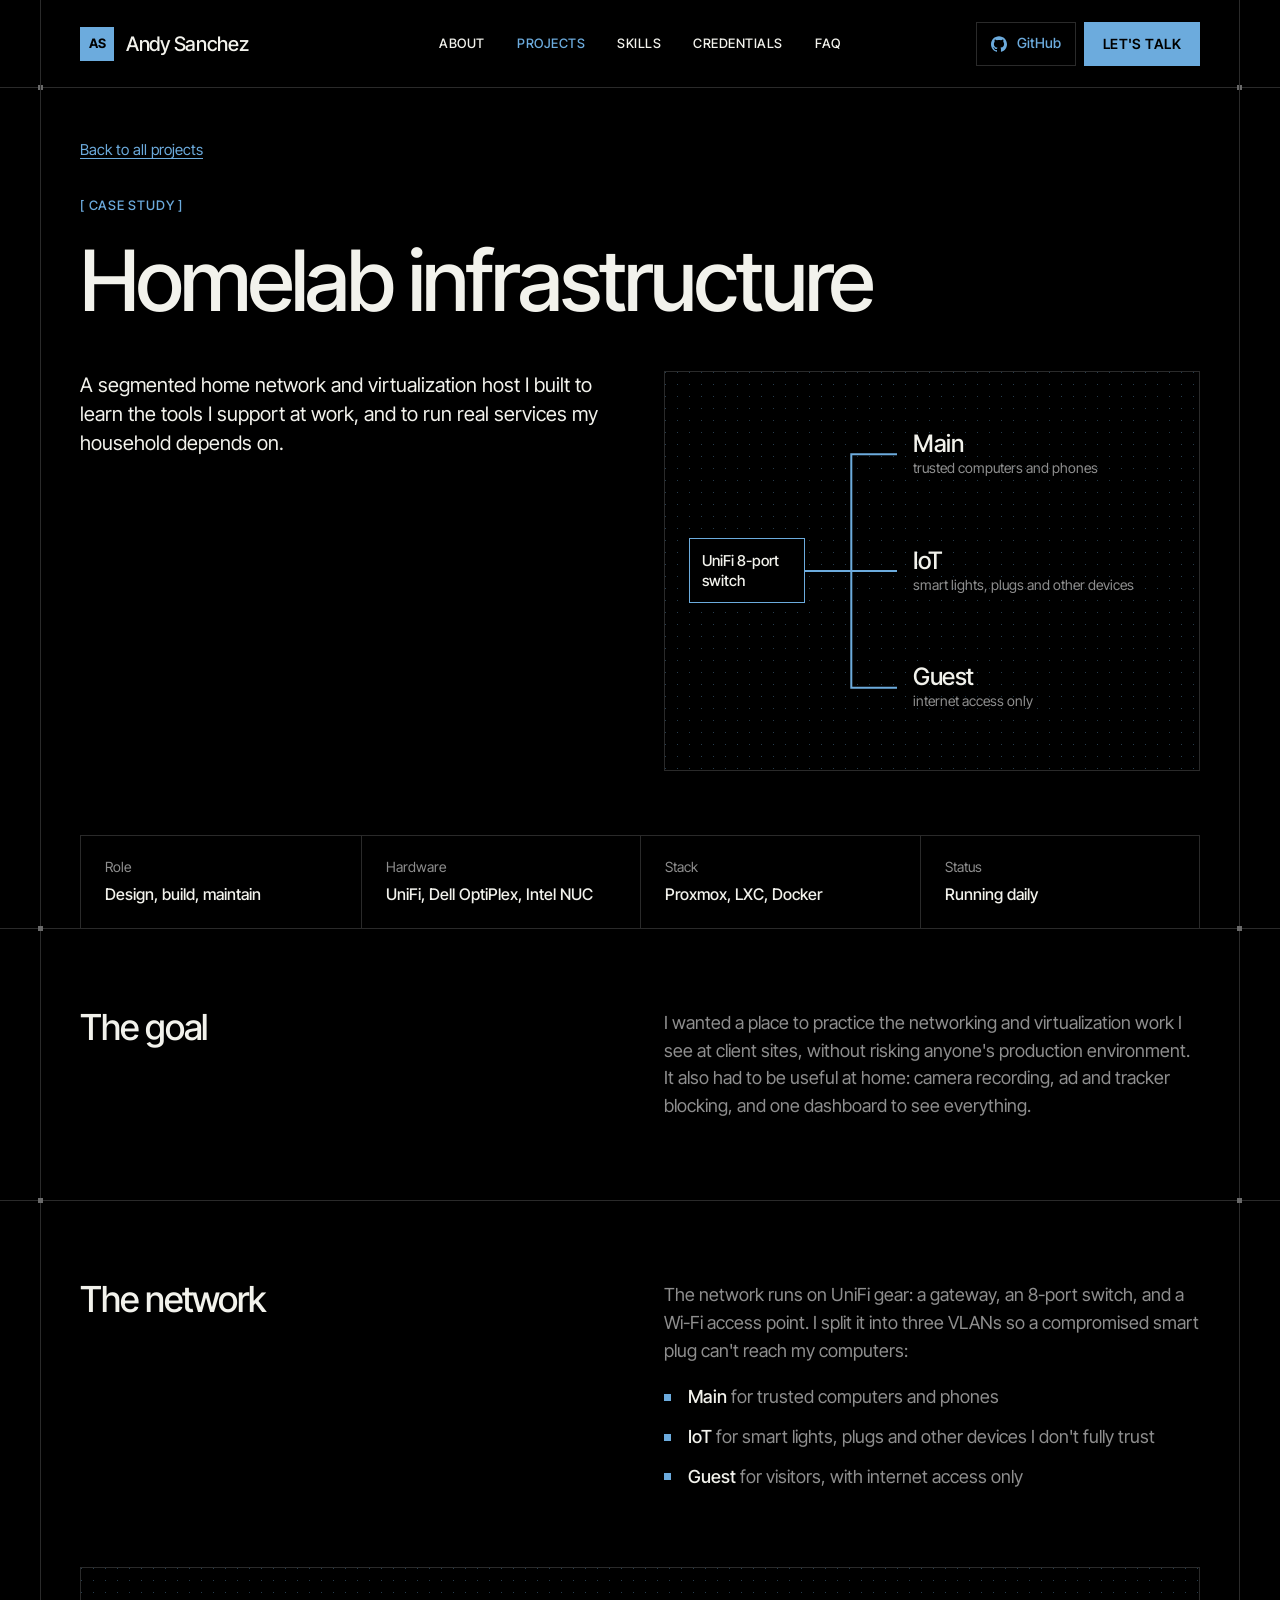
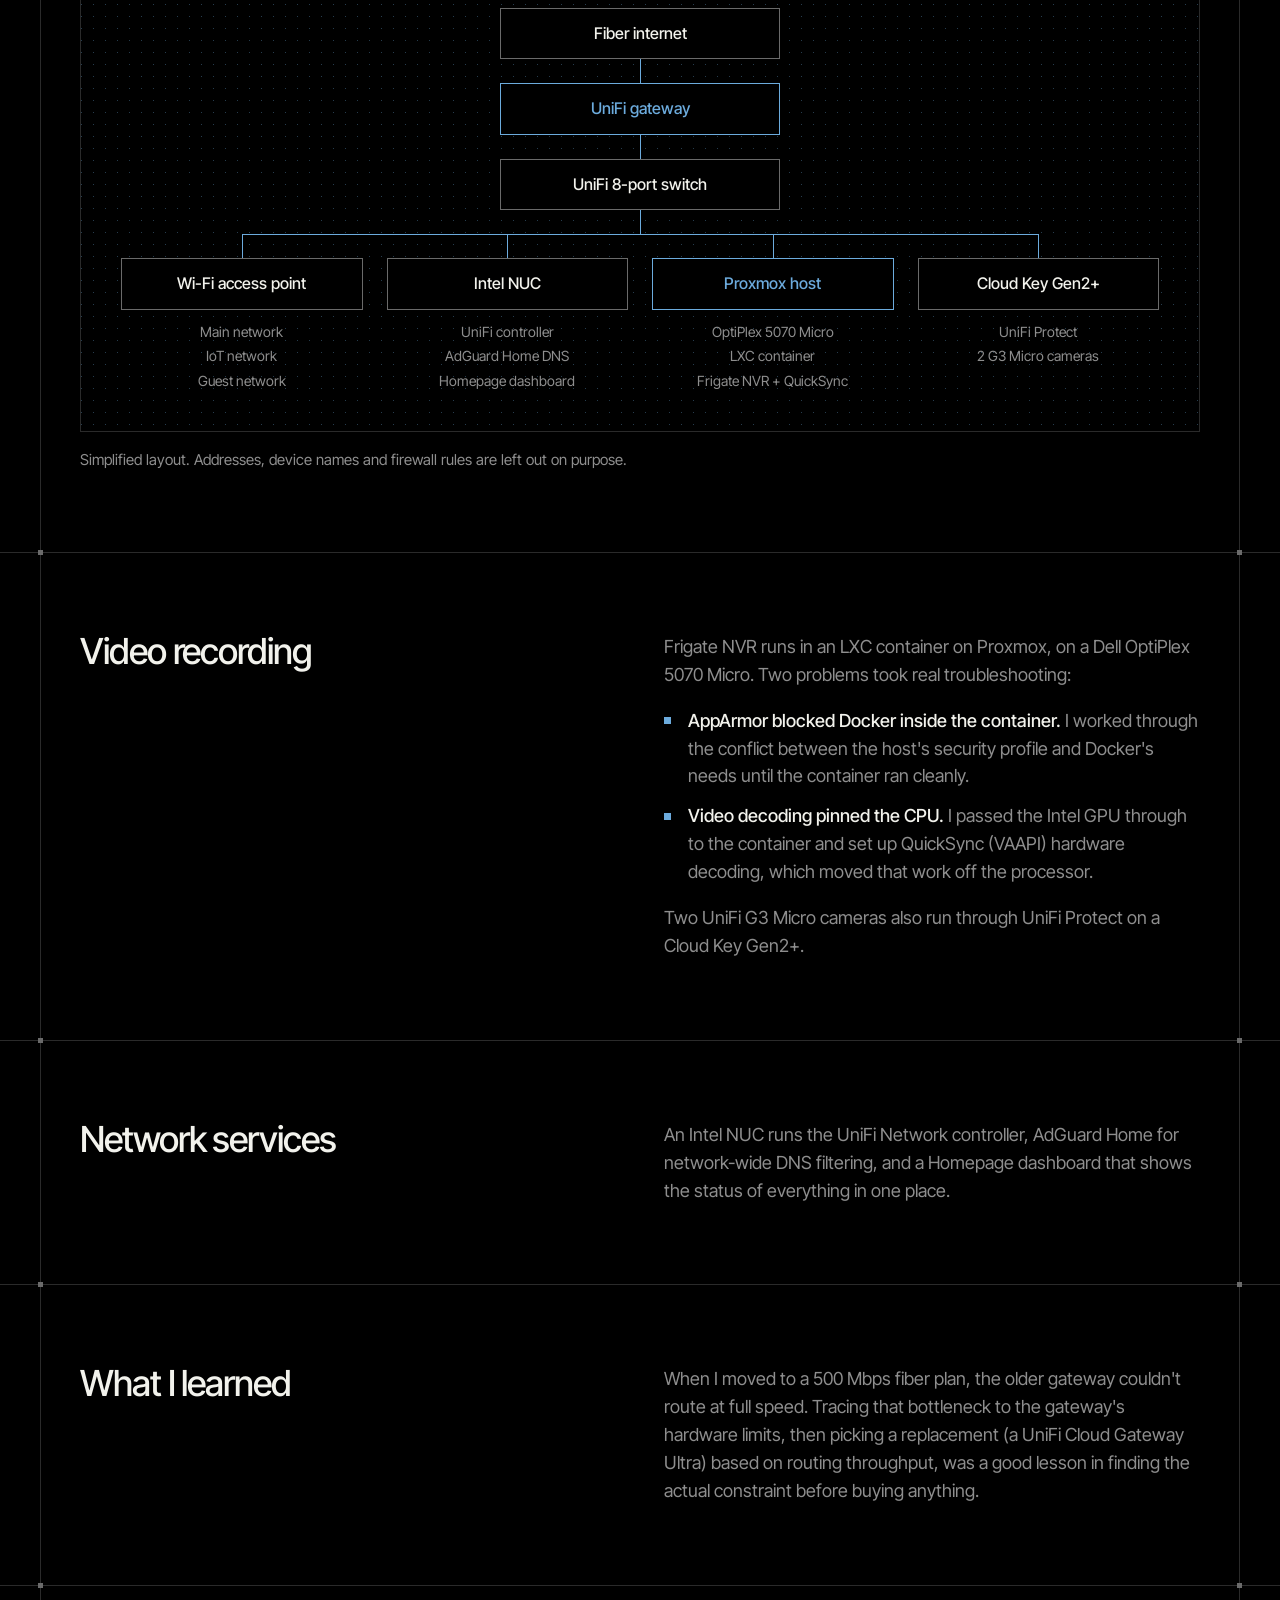
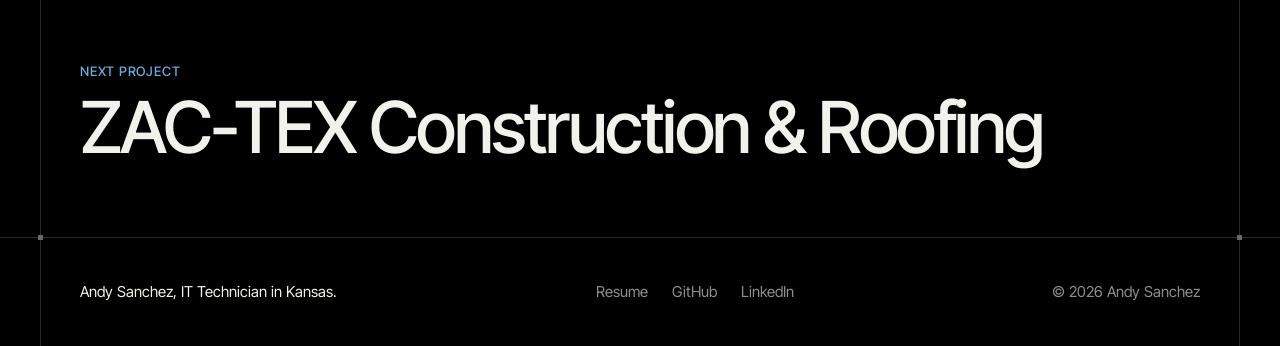
==== commit d254e653: "Label nav GitHub button correctly" ====
--- a/projects/homelab.html
+++ b/projects/homelab.html
@@ -38,7 +38,7 @@
           <a href="../index.html#faq">FAQ</a>
         </div>
         <div class="nav-right">
-          <a class="nav-site" href="https://github.com/Jose-A-Sanchez" aria-label="jasanchez.net on GitHub"><svg viewBox="0 0 24 24" aria-hidden="true"><path d="M12 .297c-6.63 0-12 5.373-12 12 0 5.303 3.438 9.8 8.205 11.385.6.113.82-.258.82-.577 0-.285-.01-1.04-.015-2.04-3.338.724-4.042-1.61-4.042-1.61C4.422 18.07 3.633 17.7 3.633 17.7c-1.087-.744.084-.729.084-.729 1.205.084 1.838 1.236 1.838 1.236 1.07 1.835 2.809 1.305 3.495.998.108-.776.417-1.305.76-1.605-2.665-.3-5.466-1.332-5.466-5.93 0-1.31.465-2.38 1.235-3.22-.135-.303-.54-1.523.105-3.176 0 0 1.005-.322 3.3 1.23.96-.267 1.98-.399 3-.405 1.02.006 2.04.138 3 .405 2.28-1.552 3.285-1.23 3.285-1.23.645 1.653.24 2.873.12 3.176.765.84 1.23 1.91 1.23 3.22 0 4.61-2.805 5.625-5.475 5.92.42.36.81 1.096.81 2.22 0 1.606-.015 2.896-.015 3.286 0 .315.21.69.825.57C20.565 22.092 24 17.592 24 12.297c0-6.627-5.373-12-12-12"/></svg><span>jasanchez.net</span></a>
+          <a class="nav-site" href="https://github.com/Jose-A-Sanchez" aria-label="GitHub profile: Jose-A-Sanchez"><svg viewBox="0 0 24 24" aria-hidden="true"><path d="M12 .297c-6.63 0-12 5.373-12 12 0 5.303 3.438 9.8 8.205 11.385.6.113.82-.258.82-.577 0-.285-.01-1.04-.015-2.04-3.338.724-4.042-1.61-4.042-1.61C4.422 18.07 3.633 17.7 3.633 17.7c-1.087-.744.084-.729.084-.729 1.205.084 1.838 1.236 1.838 1.236 1.07 1.835 2.809 1.305 3.495.998.108-.776.417-1.305.76-1.605-2.665-.3-5.466-1.332-5.466-5.93 0-1.31.465-2.38 1.235-3.22-.135-.303-.54-1.523.105-3.176 0 0 1.005-.322 3.3 1.23.96-.267 1.98-.399 3-.405 1.02.006 2.04.138 3 .405 2.28-1.552 3.285-1.23 3.285-1.23.645 1.653.24 2.873.12 3.176.765.84 1.23 1.91 1.23 3.22 0 4.61-2.805 5.625-5.475 5.92.42.36.81 1.096.81 2.22 0 1.606-.015 2.896-.015 3.286 0 .315.21.69.825.57C20.565 22.092 24 17.592 24 12.297c0-6.627-5.373-12-12-12"/></svg><span>GitHub</span></a>
           <a class="btn btn-small" href="../index.html#contact">Let's talk</a>
         </div>
       </nav>
